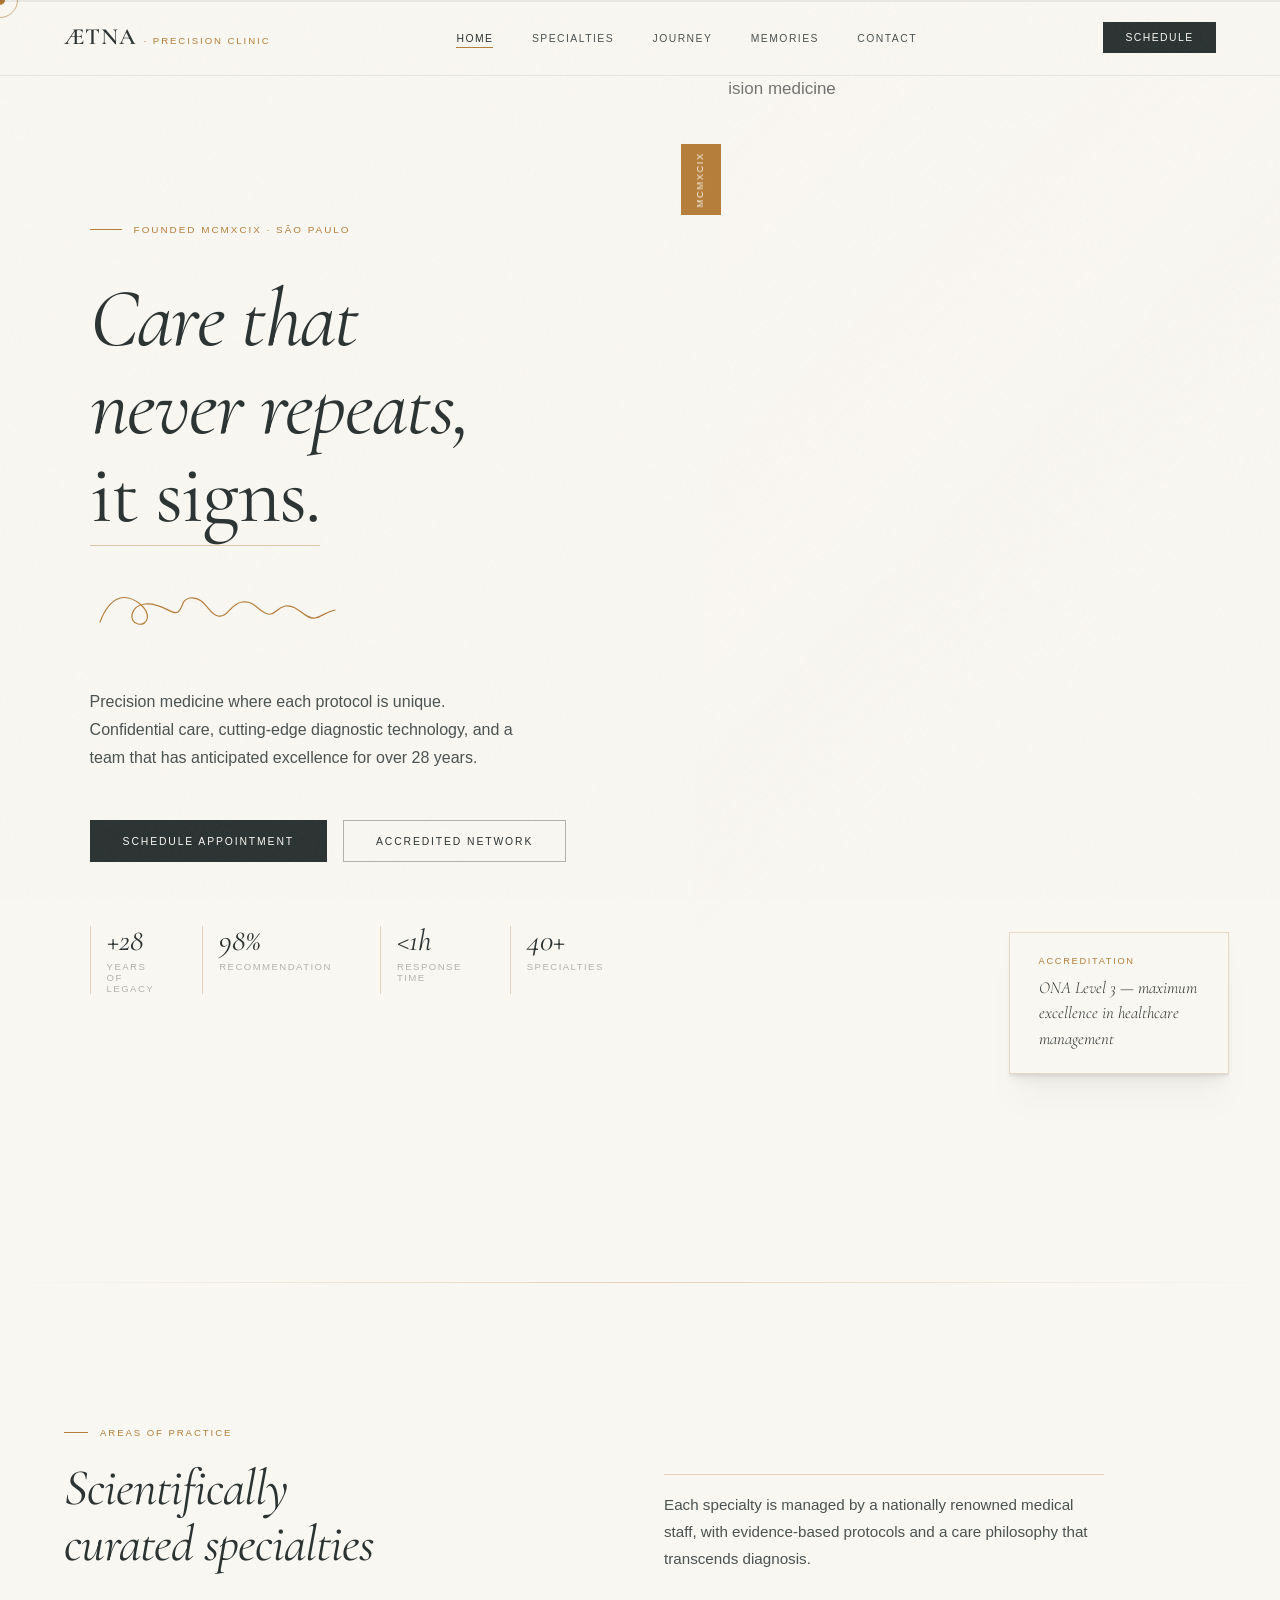
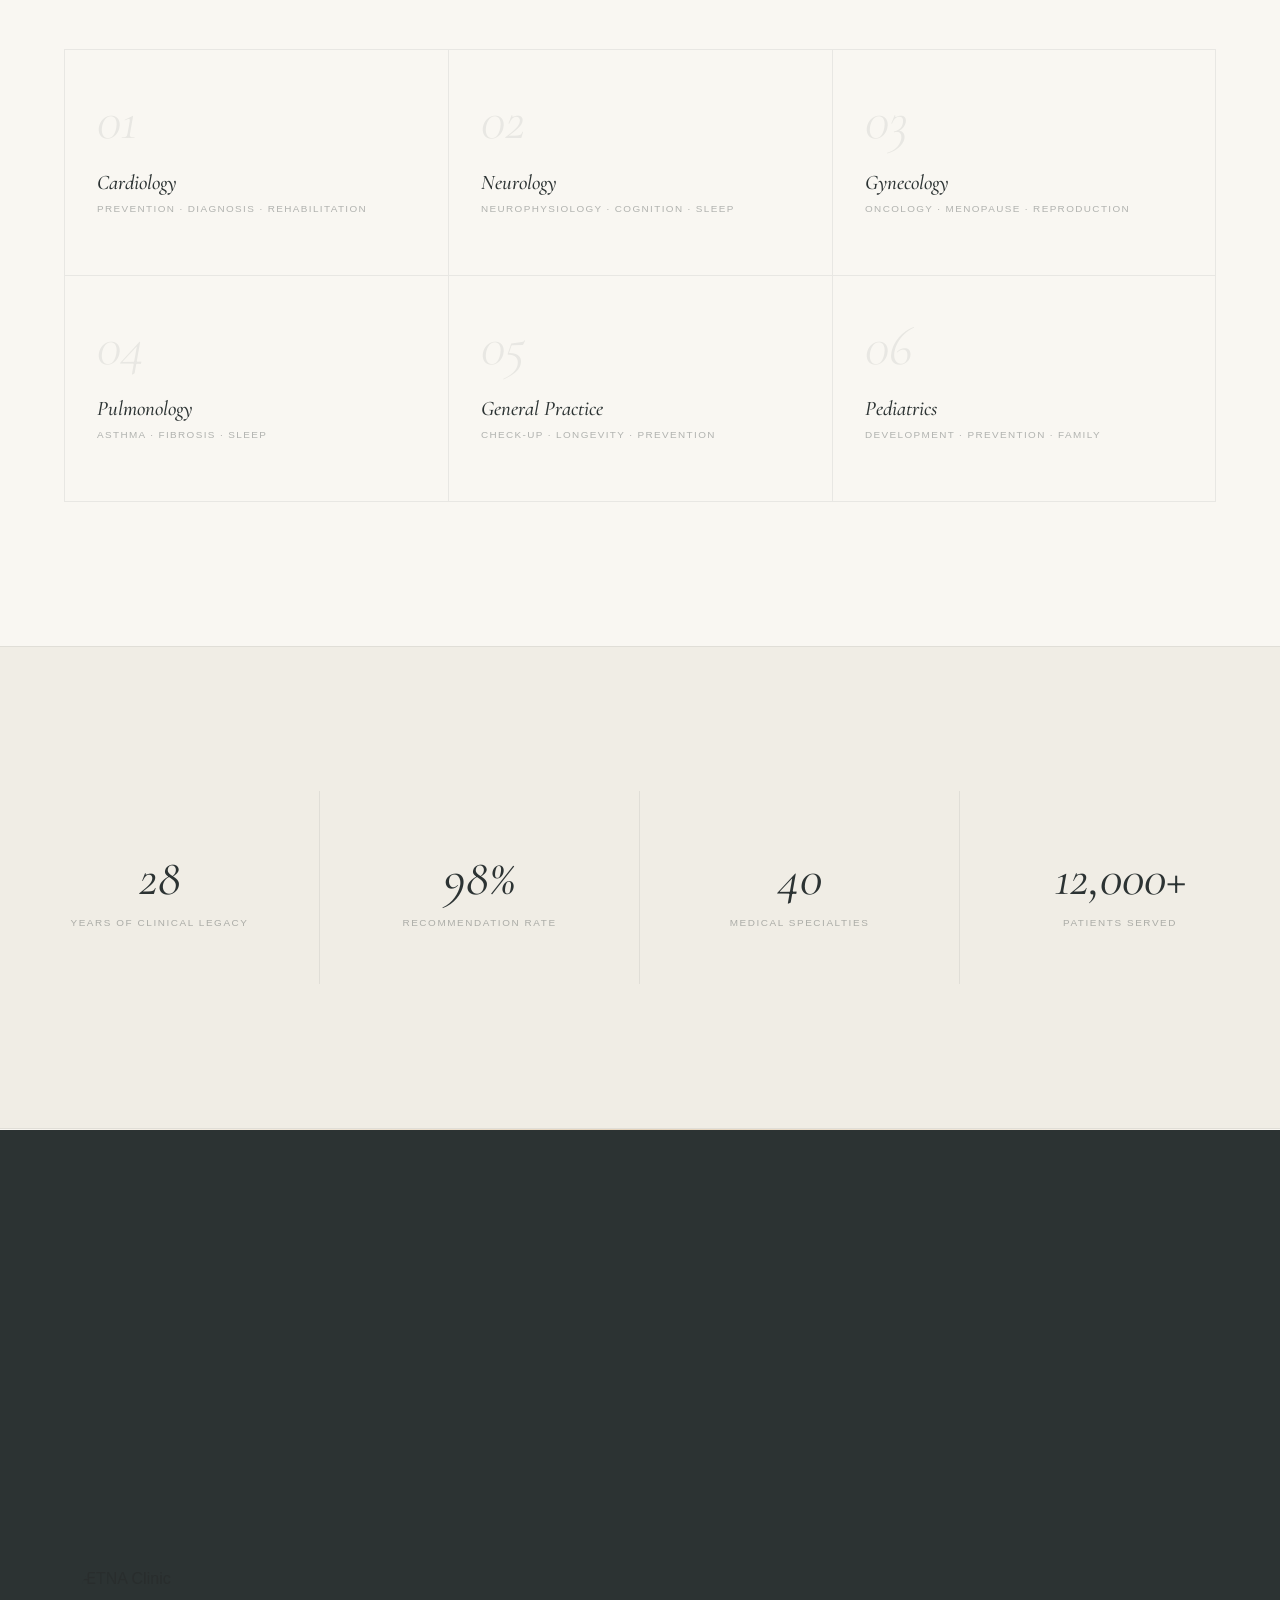
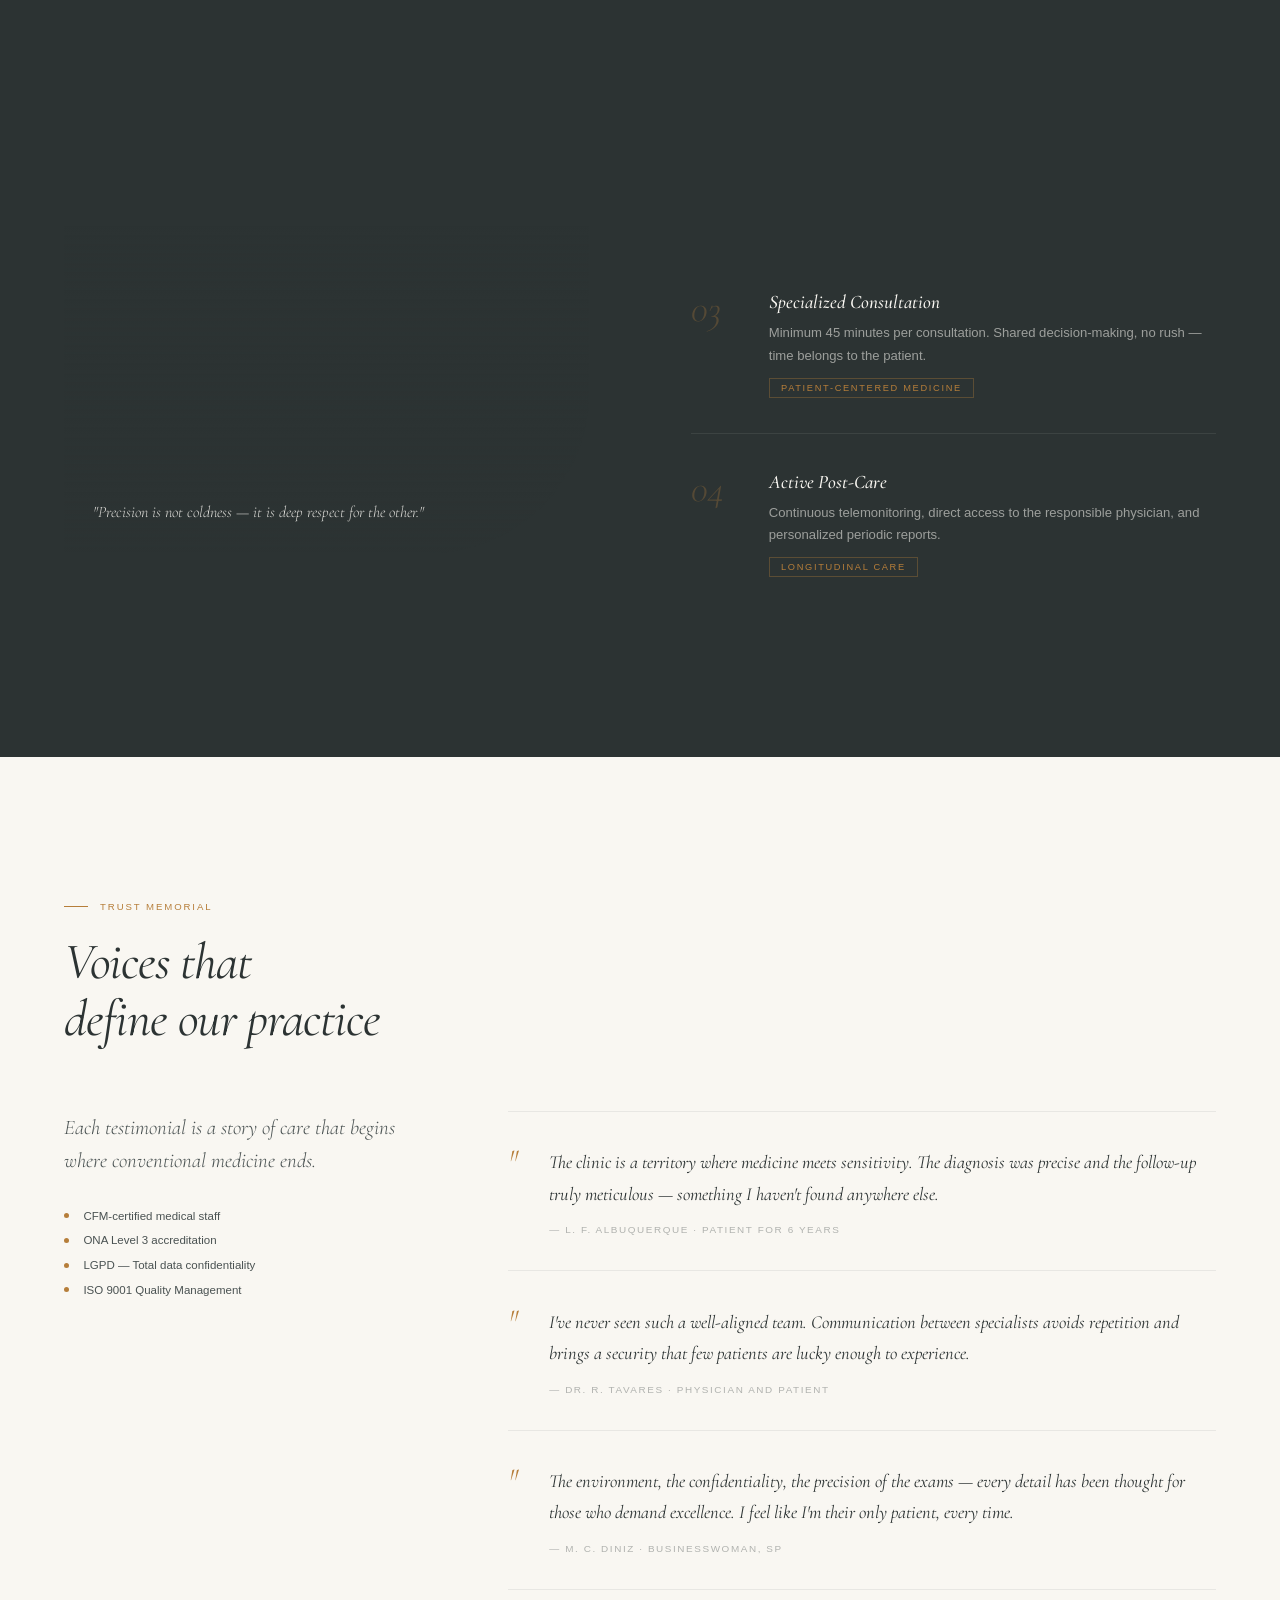
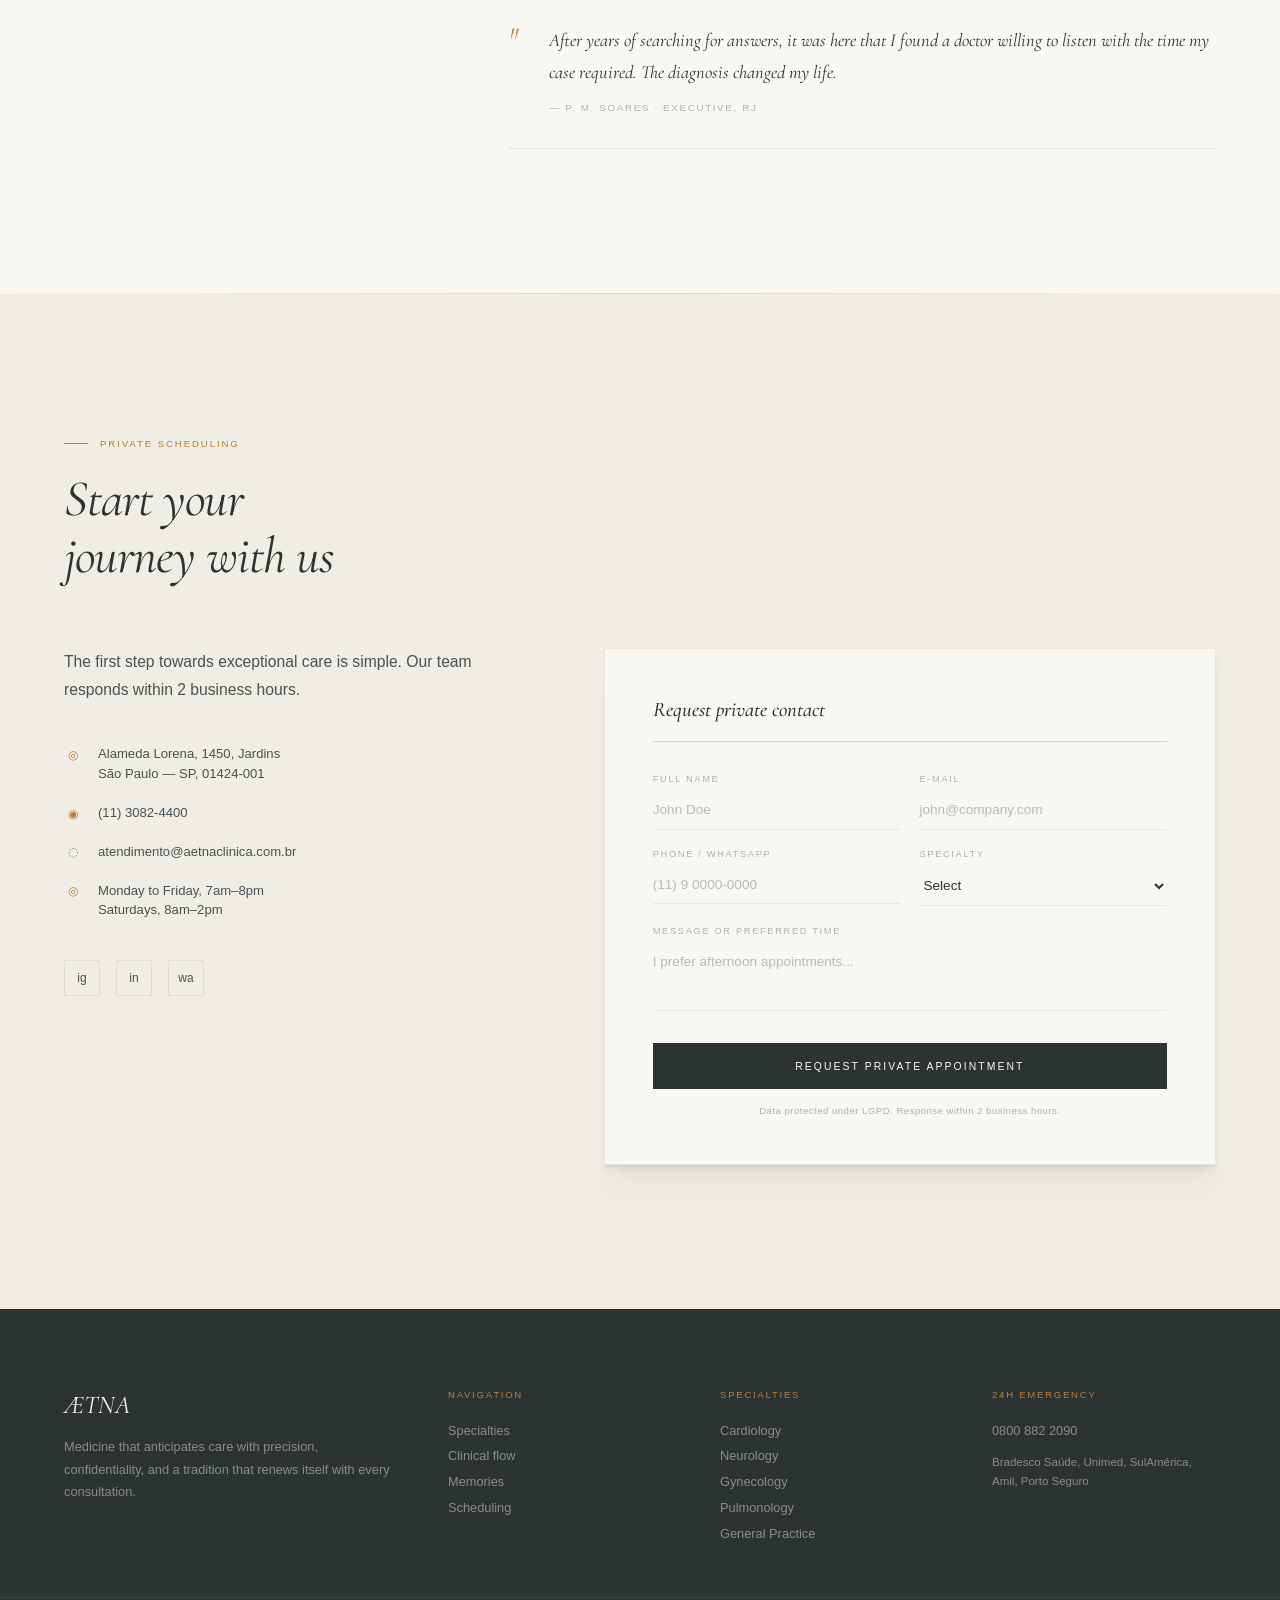
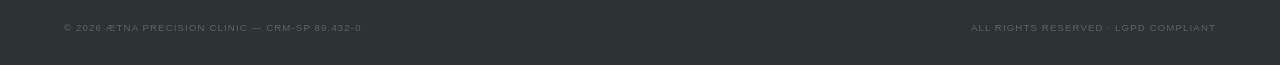
==== projects/aetna/aetna.html @ 37491e96 "Add files via upload" ====
<!DOCTYPE html>
<html lang="en">
<head>
  <meta charset="UTF-8">
  <meta content="width=device-width, initial-scale=1.0, viewport-fit=cover" name="viewport">
  <title>ÆTNA — Medical Clinic</title><!-- Preconnect & optimized fonts -->
  <link href="https://fonts.googleapis.com" rel="preconnect">
  <link href="https://fonts.gstatic.com" rel="preconnect">
  <link href="https://fonts.googleapis.com/css2?family=Cormorant+Garamond:ital,wght@0,300;0,400;0,500;0,600;1,300;1,400;1,500;1,600&display=swap" rel="stylesheet">
  <link href="https://api.fontshare.com/v2/css?f[]=satoshi@300,400,500,700&display=swap" rel="stylesheet">
  <link href="style.css" rel="stylesheet">
</head>
<body>
  <div id="cursor"></div>
  <div id="cursor-ring"></div>
  <div class="scroll-progress">
    <div class="scroll-progress-bar" id="progBar"></div>
  </div>
  <div class="modal-overlay" id="modalCred">
    <div class="modal-box">
      <button class="modal-close" id="modalClose">&times;</button>
      <p class="modal-title">Accredited Network</p>
      <p class="modal-text">ÆTNA works with high-performance health plans, including <strong>Bradesco Saúde</strong>, <strong>Unimed Nacional</strong>, <strong>SulAmérica</strong>, <strong>Amil</strong>, and <strong>Porto Seguro</strong>.<br>
      <br>
      For corporate plans and custom contracts, please contact us: <strong>(11) 3082-4400</strong>.</p>
    </div>
  </div>
  <nav id="navbar">
    <div class="nav-logo">
      ÆTNA<span>· precision clinic</span>
    </div>
    <ul class="nav-links" id="navLinks">
      <li>
        <a href="#hero">Home</a>
      </li>
      <li>
        <a href="#especialidades">Specialties</a>
      </li>
      <li>
        <a href="#jornada">Journey</a>
      </li>
      <li>
        <a href="#depoimentos">Memories</a>
      </li>
      <li>
        <a href="#contato">Contact</a>
      </li>
    </ul><button class="nav-cta" id="btnNavAgendar">Schedule</button>
  </nav>
  <section id="hero">
    <div class="hero-left">
      <div class="hero-eyebrow">
        <div class="hero-eyebrow-line"></div><span>Founded MCMXCIX · São Paulo</span>
      </div>
      <h1 class="hero-h1">Care that<br>
      never repeats,<br>
      <em style="font-style:normal;border-bottom:.5px solid rgba(182,126,58,.4)">it signs.</em></h1>
      <div class="signature-wrap">
        <svg viewbox="0 0 260 55" xmlns="http://www.w3.org/2000/svg">
        <path class="sig-path" d="M 10,38 C 20,12 35,8 50,20 C 62,30 58,42 48,40 C 38,38 40,22 55,20 C 72,18 82,32 88,28 C 94,24 90,16 100,14 C 115,12 118,30 128,32 C 138,34 140,20 152,18 C 165,16 168,28 178,30 C 185,32 186,24 195,22 C 208,20 215,36 225,34 C 232,33 235,28 245,26" id="sigPath"></path></svg>
      </div>
      <p class="hero-desc">Precision medicine where each protocol is unique. Confidential care, cutting-edge diagnostic technology, and a team that has anticipated excellence for over 28 years.</p>
      <div class="hero-btns">
        <button class="btn-fill" id="btnHeroAgendar"><span>Schedule appointment</span></button><button class="btn-ghost" id="btnHeroCred"><span>Accredited network</span></button>
      </div>
      <div class="hero-stats">
        <div class="stat">
          <div class="stat-num">
            +28
          </div>
          <div class="stat-label">
            years of legacy
          </div>
        </div>
        <div class="stat">
          <div class="stat-num">
            98%
          </div>
          <div class="stat-label">
            recommendation
          </div>
        </div>
        <div class="stat">
          <div class="stat-num">
            &lt;1h
          </div>
          <div class="stat-label">
            response time
          </div>
        </div>
        <div class="stat">
          <div class="stat-num">
            40+
          </div>
          <div class="stat-label">
            specialties
          </div>
        </div>
      </div>
    </div>
    <div class="hero-right">
      <div class="hero-img-wrap"><img alt="Precision medicine" id="heroParallax" src="https://images.unsplash.com/photo-1530026186672-2cd00ffc50fe?auto=format&fit=crop&q=80&w=900"></div>
      <div class="hero-float-card lux-shadow">
        <div class="fc-label">
          Accreditation
        </div>
        <div class="fc-text">
          ONA Level 3 — maximum excellence in healthcare management
        </div>
      </div>
      <div class="hero-year-badge">
        MCMXCIX
      </div>
    </div>
  </section>
  <div class="divider"></div>
  <section id="especialidades">
    <div class="container">
      <div class="spec-intro">
        <div class="reveal">
          <div class="sec-eyebrow">
            <div class="sec-eyebrow-line"></div><span>Areas of practice</span>
          </div>
          <h2 class="sec-title">Scientifically<br>
          curated specialties</h2>
        </div>
        <p class="spec-note reveal reveal-delay-1">Each specialty is managed by a nationally renowned medical staff, with evidence-based protocols and a care philosophy that transcends diagnosis.</p>
      </div>
      <div class="spec-grid reveal">
        <div class="spec-card">
          <div class="spec-card-inner">
            <div class="spec-icon-num">
              01
            </div>
            <div class="spec-name">
              Cardiology
            </div>
            <div class="spec-tag-line">
              Prevention · Diagnosis · Rehabilitation
            </div>
            <div class="spec-desc">
              4D echocardiogram, advanced Holter, sports cardiology, and supervised cardiac rehabilitation.
            </div>
          </div>
          <div class="spec-arrow">
            ↗
          </div>
        </div>
        <div class="spec-card">
          <div class="spec-card-inner">
            <div class="spec-icon-num">
              02
            </div>
            <div class="spec-name">
              Neurology
            </div>
            <div class="spec-tag-line">
              Neurophysiology · Cognition · Sleep
            </div>
            <div class="spec-desc">
              Electroneuromyography, cognitive mapping, sleep medicine, and treatment of refractory headaches.
            </div>
          </div>
          <div class="spec-arrow">
            ↗
          </div>
        </div>
        <div class="spec-card">
          <div class="spec-card-inner">
            <div class="spec-icon-num">
              03
            </div>
            <div class="spec-name">
              Gynecology
            </div>
            <div class="spec-tag-line">
              Oncology · Menopause · Reproduction
            </div>
            <div class="spec-desc">
              Cancer screening, gynecological endoscopy, and high-complexity assisted reproduction.
            </div>
          </div>
          <div class="spec-arrow">
            ↗
          </div>
        </div>
        <div class="spec-card">
          <div class="spec-card-inner">
            <div class="spec-icon-num">
              04
            </div>
            <div class="spec-name">
              Pulmonology
            </div>
            <div class="spec-tag-line">
              Asthma · Fibrosis · Sleep
            </div>
            <div class="spec-desc">
              Treatment of severe asthma, pulmonary fibrosis, COPD, and complete polysomnography.
            </div>
          </div>
          <div class="spec-arrow">
            ↗
          </div>
        </div>
        <div class="spec-card">
          <div class="spec-card-inner">
            <div class="spec-icon-num">
              05
            </div>
            <div class="spec-name">
              General Practice
            </div>
            <div class="spec-tag-line">
              Check-up · Longevity · Prevention
            </div>
            <div class="spec-desc">
              Internal medicine, personalized longevity protocols, and complete executive check-up.
            </div>
          </div>
          <div class="spec-arrow">
            ↗
          </div>
        </div>
        <div class="spec-card">
          <div class="spec-card-inner">
            <div class="spec-icon-num">
              06
            </div>
            <div class="spec-name">
              Pediatrics
            </div>
            <div class="spec-tag-line">
              Development · Prevention · Family
            </div>
            <div class="spec-desc">
              Comprehensive monitoring of neuropsychomotor development and family preventive medicine.
            </div>
          </div>
          <div class="spec-arrow">
            ↗
          </div>
        </div>
      </div>
    </div>
  </section>
  <div class="divider"></div>
  <section id="numeros">
    <div class="container" style="padding:0">
      <div class="numbers-grid">
        <div class="num-card reveal">
          <div class="num-val" data-target="28">
            0
          </div>
          <div class="num-label">
            Years of clinical legacy
          </div>
        </div>
        <div class="num-card reveal reveal-delay-1">
          <div class="num-val" data-suffix="%" data-target="98">
            0
          </div>
          <div class="num-label">
            Recommendation rate
          </div>
        </div>
        <div class="num-card reveal reveal-delay-2">
          <div class="num-val" data-target="40">
            0
          </div>
          <div class="num-label">
            Medical specialties
          </div>
        </div>
        <div class="num-card reveal reveal-delay-3">
          <div class="num-val" data-target="12000">
            0
          </div>
          <div class="num-label">
            Patients served
          </div>
        </div>
      </div>
    </div>
  </section>
  <div class="divider"></div>
  <section id="jornada">
    <div class="container">
      <div class="reveal">
        <div class="sec-eyebrow">
          <div class="sec-eyebrow-line"></div><span>Excellence workflow</span>
        </div>
        <h2 class="sec-title" style="color:var(--base)">From reception to<br>
        continuous follow-up</h2>
      </div>
      <div class="journey-layout">
        <div class="journey-left reveal reveal-delay-1">
          <div class="journey-img-wrap">
            <img alt="ÆTNA Clinic" id="journeyParallax" src="https://images.unsplash.com/photo-1579684385127-1ef15d508118?auto=format&fit=crop&q=80&w=700">
            <div class="journey-img-caption">
              "Precision is not coldness — it is deep respect for the other."
            </div>
          </div>
        </div>
        <div class="journey-steps">
          <div class="journey-step reveal">
            <div class="step-num">
              01
            </div>
            <div class="step-body">
              <div class="step-title">
                Private Reception
              </div>
              <div class="step-text">
                Welcoming without queues with discreet biometric validation. Each patient is recognized by name, not by number.
              </div>
              <div class="step-tag">
                Privacy guaranteed
              </div>
            </div>
          </div>
          <div class="journey-step reveal reveal-delay-1">
            <div class="step-num">
              02
            </div>
            <div class="step-body">
              <div class="step-title">
                Diagnostic Screening
              </div>
              <div class="step-text">
                In-depth medical history supported by predictive intelligence. Unified, integrated, always accessible history.
              </div>
              <div class="step-tag">
                Clinical intelligence
              </div>
            </div>
          </div>
          <div class="journey-step reveal reveal-delay-2">
            <div class="step-num">
              03
            </div>
            <div class="step-body">
              <div class="step-title">
                Specialized Consultation
              </div>
              <div class="step-text">
                Minimum 45 minutes per consultation. Shared decision-making, no rush — time belongs to the patient.
              </div>
              <div class="step-tag">
                Patient-centered medicine
              </div>
            </div>
          </div>
          <div class="journey-step reveal reveal-delay-3">
            <div class="step-num">
              04
            </div>
            <div class="step-body">
              <div class="step-title">
                Active Post-Care
              </div>
              <div class="step-text">
                Continuous telemonitoring, direct access to the responsible physician, and personalized periodic reports.
              </div>
              <div class="step-tag">
                Longitudinal care
              </div>
            </div>
          </div>
        </div>
      </div>
    </div>
  </section>
  <div class="divider" style="background:linear-gradient(90deg,transparent,rgba(182,126,58,.15),transparent)"></div>
  <section id="depoimentos">
    <div class="container">
      <div class="reveal">
        <div class="sec-eyebrow">
          <div class="sec-eyebrow-line"></div><span>Trust memorial</span>
        </div>
        <h2 class="sec-title">Voices that<br>
        define our practice</h2>
      </div>
      <div class="testimonial-layout">
        <div class="test-left reveal reveal-delay-1">
          <p class="test-left-title">Each testimonial is a story of care that begins where conventional medicine ends.</p>
          <div class="test-seal">
            <div class="seal-row">
              <div class="seal-dot"></div><span>CFM-certified medical staff</span>
            </div>
            <div class="seal-row">
              <div class="seal-dot"></div><span>ONA Level 3 accreditation</span>
            </div>
            <div class="seal-row">
              <div class="seal-dot"></div><span>LGPD — Total data confidentiality</span>
            </div>
            <div class="seal-row">
              <div class="seal-dot"></div><span>ISO 9001 Quality Management</span>
            </div>
          </div>
        </div>
        <div class="test-list">
          <div class="test-item reveal">
            <div class="test-quote-mark">
              "
            </div>
            <div>
              <p class="test-text">The clinic is a territory where medicine meets sensitivity. The diagnosis was precise and the follow-up truly meticulous — something I haven't found anywhere else.</p>
              <div class="test-sig">
                — L. F. Albuquerque · Patient for 6 years
              </div>
            </div>
          </div>
          <div class="test-item reveal reveal-delay-1">
            <div class="test-quote-mark">
              "
            </div>
            <div>
              <p class="test-text">I've never seen such a well-aligned team. Communication between specialists avoids repetition and brings a security that few patients are lucky enough to experience.</p>
              <div class="test-sig">
                — Dr. R. Tavares · Physician and patient
              </div>
            </div>
          </div>
          <div class="test-item reveal reveal-delay-2">
            <div class="test-quote-mark">
              "
            </div>
            <div>
              <p class="test-text">The environment, the confidentiality, the precision of the exams — every detail has been thought for those who demand excellence. I feel like I'm their only patient, every time.</p>
              <div class="test-sig">
                — M. C. Diniz · Businesswoman, SP
              </div>
            </div>
          </div>
          <div class="test-item reveal reveal-delay-3">
            <div class="test-quote-mark">
              "
            </div>
            <div>
              <p class="test-text">After years of searching for answers, it was here that I found a doctor willing to listen with the time my case required. The diagnosis changed my life.</p>
              <div class="test-sig">
                — P. M. Soares · Executive, RJ
              </div>
            </div>
          </div>
        </div>
      </div>
    </div>
  </section>
  <div class="divider"></div>
  <section id="contato">
    <div class="container">
      <div class="reveal">
        <div class="sec-eyebrow">
          <div class="sec-eyebrow-line"></div><span>Private scheduling</span>
        </div>
        <h2 class="sec-title">Start your<br>
        journey with us</h2>
      </div>
      <div class="contact-layout">
        <div class="contact-left reveal reveal-delay-1">
          <p class="contact-intro">The first step towards exceptional care is simple. Our team responds within 2 business hours.</p>
          <div class="info-lines">
            <div class="info-line">
              <div class="info-icon">
                ◎
              </div><span>Alameda Lorena, 1450, Jardins<br>
              São Paulo — SP, 01424-001</span>
            </div>
            <div class="info-line">
              <div class="info-icon">
                ◉
              </div><span>(11) 3082-4400</span>
            </div>
            <div class="info-line">
              <div class="info-icon">
                ◌
              </div><span>atendimento@aetnaclinica.com.br</span>
            </div>
            <div class="info-line">
              <div class="info-icon">
                ◎
              </div><span>Monday to Friday, 7am–8pm<br>
              Saturdays, 8am–2pm</span>
            </div>
          </div>
          <div class="social-row">
            <a aria-label="Instagram" class="soc-btn" href="#">ig</a><a aria-label="LinkedIn" class="soc-btn" href="#">in</a><a aria-label="WhatsApp" class="soc-btn" href="#">wa</a>
          </div>
        </div>
        <div class="form-wrap lux-shadow reveal reveal-delay-2">
          <div class="form-title">
            Request private contact
          </div>
          <div class="form-success" id="formSuccessMsg">
            <div class="check">
              ✦
            </div>
            <p>Request received exclusively. Our team will contact you shortly.</p>
          </div>
          <form id="formAetna" name="formAetna" novalidate="">
            <div class="field-group">
              <div class="field-row">
                <div class="field">
                  <label for="nome">Full name</label><input id="nome" placeholder="John Doe" required="" type="text">
                </div>
                <div class="field">
                  <label for="email">E-mail</label><input id="email" placeholder="john@company.com" required="" type="email">
                </div>
              </div>
              <div class="field-row">
                <div class="field">
                  <label for="tel">Phone / WhatsApp</label><input id="tel" placeholder="(11) 9 0000-0000" type="tel">
                </div>
                <div class="field">
                  <label for="esp">Specialty</label><select id="esp" required="">
                    <option value="">
                      Select
                    </option>
                    <option>
                      Cardiology
                    </option>
                    <option>
                      Neurology
                    </option>
                    <option>
                      Gynecology
                    </option>
                    <option>
                      Pulmonology
                    </option>
                    <option>
                      General Practice
                    </option>
                    <option>
                      Pediatrics
                    </option>
                  </select>
                </div>
              </div>
              <div class="field">
                <label for="msg">Message or preferred time</label>
                <textarea id="msg" placeholder="I prefer afternoon appointments..." rows="3"></textarea>
              </div>
            </div><button class="btn-submit" type="submit"><span>Request private appointment</span></button>
            <p class="form-note">Data protected under LGPD. Response within 2 business hours.</p>
          </form>
        </div>
      </div>
    </div>
  </section>
  <footer>
    <div class="footer-grid">
      <div class="footer-brand">
        <div class="brand-name">
          ÆTNA
        </div>
        <p>Medicine that anticipates care with precision, confidentiality, and a tradition that renews itself with every consultation.</p>
      </div>
      <div class="footer-col">
        <h5>Navigation</h5><a href="#especialidades">Specialties</a><a href="#jornada">Clinical flow</a><a href="#depoimentos">Memories</a><a href="#contato">Scheduling</a>
      </div>
      <div class="footer-col">
        <h5>Specialties</h5>
        <p>Cardiology</p>
        <p>Neurology</p>
        <p>Gynecology</p>
        <p>Pulmonology</p>
        <p>General Practice</p>
      </div>
      <div class="footer-col">
        <h5>24h Emergency</h5>
        <p>0800 882 2090</p>
        <p style="margin-top:.8rem;font-size:.72rem">Bradesco Saúde, Unimed, SulAmérica, Amil, Porto Seguro</p>
      </div>
    </div>
    <div class="footer-bottom">
      <p>© 2026 ÆTNA Precision Clinic — CRM-SP 89.432-0</p>
      <p>All rights reserved · LGPD Compliant</p>
    </div>
  </footer>
  <script src="script.js">
  </script>
</body>
</html>
---- projects/aetna/style.css ----
/* Critical styles inlined, non-critical deferred */

* {
    margin: 0;
    padding: 0;
    box-sizing: border-box
}
html {
    scroll-behavior: smooth
}
:root {
    --base: #F9F7F2;
    --base-dark: #F0EDE5;
    --ink: #2C3333;
    --ink-soft: #4A5252;
    --ink-ghost: rgba(44, 51, 51, 0.35);
    --gold: #B67E3A;
    --gold-soft: rgba(182, 126, 58, 0.12);
    --line: rgba(44, 51, 51, 0.08);
    --line-gold: rgba(182, 126, 58, 0.3);
    --glass: rgba(249, 247, 242, 0.72);
    --serif: 'Cormorant Garamond', Georgia, serif;
    --sans: 'Satoshi', 'Helvetica Neue', sans-serif;
    --r1: clamp(2.8rem, 7vw, 5.2rem);
    --r2: clamp(2rem, 4.5vw, 3.2rem);
    --sp: clamp(5rem, 12vw, 9rem)
}
body {
    background: var(--base);
    color: var(--ink);
    font-family: var(--sans);
    font-weight: 300;
    overflow-x: hidden;
    cursor: none
}
::selection {
    background: var(--gold);
    color: var(--base)
}
body::before {
    content: '';
    position: fixed;
    inset: 0;
    z-index: 9990;
    background-image: url("data:image/svg+xml,%3Csvg viewBox='0 0 256 256' xmlns='http://www.w3.org/2000/svg'%3E%3Cfilter id='n'%3E%3CfeTurbulence type='fractalNoise' baseFrequency='0.9' numOctaves='4' stitchTiles='stitch'/%3E%3C/filter%3E%3Crect width='100%25' height='100%25' filter='url(%23n)' opacity='1'/%3E%3C/svg%3E");
    opacity: .022;
    pointer-events: none
}
#cursor, #cursor-ring {
    position: fixed;
    pointer-events: none;
    transform: translate(-50%, -50%);
    z-index: 9999
}
#cursor {
    width: 10px;
    height: 10px;
    background: var(--gold);
    border-radius: 50%;
    transition: width .25s, height .25s;
    mix-blend-mode: multiply
}
#cursor-ring {
    width: 36px;
    height: 36px;
    border: 1px solid var(--gold);
    border-radius: 50%;
    transition: width .3s, height .3s, opacity .3s;
    opacity: .6;
    z-index: 9998
}
.cursor-hover #cursor {
    width: 18px;
    height: 18px
}
.cursor-hover #cursor-ring {
    width: 56px;
    height: 56px;
    opacity: .3
}
.scroll-progress {
    position: fixed;
    top: 0;
    left: 0;
    right: 0;
    height: 2px;
    background: var(--line);
    z-index: 2000
}
.scroll-progress-bar {
    height: 100%;
    background: var(--gold);
    width: 0;
    transition: width .08s linear
}
nav {
    position: fixed;
    top: 0;
    left: 0;
    right: 0;
    z-index: 1000;
    display: flex;
    align-items: center;
    justify-content: space-between;
    padding: 1.4rem clamp(1.5rem, 5vw, 4rem);
    background: var(--glass);
    backdrop-filter: blur(18px) saturate(160%);
    border-bottom: .5px solid var(--line);
    transition: padding .4s, box-shadow .4s
}
nav.scrolled {
    padding: .9rem clamp(1.5rem, 5vw, 4rem);
    box-shadow: 0 2px 40px rgba(44, 51, 51, .06)
}
.nav-logo {
    font-family: var(--serif);
    font-size: 1.45rem;
    font-weight: 600;
    letter-spacing: .04em;
    color: var(--ink);
    display: flex;
    align-items: baseline;
    gap: .2rem
}
.nav-logo span {
    font-family: var(--sans);
    font-size: .6rem;
    font-weight: 300;
    text-transform: uppercase;
    letter-spacing: .2em;
    color: var(--gold);
    margin-left: .3rem
}
.nav-links {
    display: flex;
    align-items: center;
    gap: clamp(1.2rem, 3vw, 2.4rem);
    list-style: none
}
.nav-links a {
    font-family: var(--sans);
    font-size: .65rem;
    font-weight: 400;
    text-transform: uppercase;
    letter-spacing: .14em;
    color: var(--ink-soft);
    text-decoration: none;
    position: relative;
    transition: color .3s
}
.nav-links a::after {
    content: '';
    position: absolute;
    bottom: -3px;
    left: 0;
    width: 0;
    height: .5px;
    background: var(--gold);
    transition: width .35s cubic-bezier(.25, .46, .45, .94)
}
.nav-links a:hover, .nav-links a.active {
    color: var(--ink)
}
.nav-links a:hover::after, .nav-links a.active::after {
    width: 100%
}
.nav-cta {
    font-family: var(--sans);
    font-size: .65rem;
    font-weight: 400;
    text-transform: uppercase;
    letter-spacing: .14em;
    color: var(--base);
    background: var(--ink);
    padding: .6rem 1.4rem;
    border: none;
    cursor: none;
    transition: background .3s
}
.nav-cta:hover {
    background: var(--gold)
}
#hero {
    min-height: 100svh;
    display: grid;
    grid-template-columns: 1fr 1fr;
    padding-top: 80px;
    overflow: hidden
}
.hero-left {
    display: flex;
    flex-direction: column;
    justify-content: center;
    padding: var(--sp) clamp(2rem, 6vw, 5rem) var(--sp) clamp(2rem, 7vw, 6rem);
    position: relative
}
.hero-eyebrow {
    display: flex;
    align-items: center;
    gap: .75rem;
    margin-bottom: 2.5rem;
    opacity: 0;
    transform: translateY(20px);
    animation: fadeUp .9s .2s cubic-bezier(.25, .46, .45, .94) forwards
}
.hero-eyebrow-line {
    width: 32px;
    height: .5px;
    background: var(--gold)
}
.hero-eyebrow span {
    font-size: .62rem;
    font-weight: 400;
    text-transform: uppercase;
    letter-spacing: .2em;
    color: var(--gold)
}
.hero-h1 {
    font-family: var(--serif);
    font-size: var(--r1);
    font-style: italic;
    font-weight: 400;
    line-height: 1.06;
    letter-spacing: -.02em;
    color: var(--ink);
    margin-bottom: 2.2rem;
    opacity: 0;
    transform: translateY(30px);
    animation: fadeUp 1s .4s cubic-bezier(.25, .46, .45, .94) forwards
}
.signature-wrap {
    margin: .6rem 0 2.8rem;
    opacity: 0;
    transform: translateY(16px);
    animation: fadeUp .9s .7s cubic-bezier(.25, .46, .45, .94) forwards
}
.signature-wrap svg {
    width: clamp(160px, 30vw, 260px);
    height: auto;
    overflow: visible
}
.sig-path {
    fill: none;
    stroke: var(--gold);
    stroke-width: 1.2;
    stroke-linecap: round;
    stroke-linejoin: round;
    stroke-dasharray: 900;
    stroke-dashoffset: 900
}
.sig-path.animate {
    animation: draw 2.2s 1.1s cubic-bezier(.5, 0, .3, 1) forwards
}
@keyframes draw {
    to {
        stroke-dashoffset: 0
    }
}
.hero-desc {
    font-size: clamp(.88rem, 1.6vw, 1rem);
    font-weight: 300;
    line-height: 1.75;
    color: var(--ink-soft);
    max-width: 440px;
    margin-bottom: 3rem;
    opacity: 0;
    transform: translateY(20px);
    animation: fadeUp .9s .9s cubic-bezier(.25, .46, .45, .94) forwards
}
.hero-btns {
    display: flex;
    gap: 1rem;
    margin-bottom: 4rem;
    opacity: 0;
    transform: translateY(20px);
    animation: fadeUp .9s 1.1s cubic-bezier(.25, .46, .45, .94) forwards
}
.btn-fill, .btn-ghost {
    position: relative;
    overflow: hidden;
    font-family: var(--sans);
    font-size: .65rem;
    font-weight: 400;
    text-transform: uppercase;
    letter-spacing: .18em;
    padding: .9rem 2rem;
    cursor: none;
    border: none;
    transition: color .4s
}
.btn-fill {
    color: var(--base);
    background: var(--ink);
    border: .5px solid var(--ink)
}
.btn-ghost {
    color: var(--ink);
    background: transparent;
    border: .5px solid var(--ink-ghost)
}
.btn-fill::before, .btn-ghost::before {
    content: '';
    position: absolute;
    inset: 0;
    transform: translateX(-101%);
    transition: transform .4s cubic-bezier(.77, 0, .18, 1)
}
.btn-fill::before {
    background: var(--gold)
}
.btn-ghost::before {
    background: var(--ink)
}
.btn-fill:hover::before, .btn-ghost:hover::before {
    transform: translateX(0)
}
.btn-ghost:hover {
    color: var(--base);
    border-color: var(--ink)
}
.btn-fill span, .btn-ghost span {
    position: relative;
    z-index: 1
}
.hero-stats {
    display: flex;
    gap: clamp(1.5rem, 4vw, 3rem);
    opacity: 0;
    transform: translateY(20px);
    animation: fadeUp .9s 1.3s cubic-bezier(.25, .46, .45, .94) forwards
}
.stat {
    border-left: .5px solid var(--line-gold);
    padding-left: 1rem
}
.stat-num {
    font-family: var(--serif);
    font-size: clamp(1.3rem, 2.8vw, 1.9rem);
    font-style: italic;
    font-weight: 400;
    color: var(--ink);
    line-height: 1
}
.stat-label {
    font-size: .6rem;
    font-weight: 300;
    text-transform: uppercase;
    letter-spacing: .15em;
    color: var(--ink-ghost);
    margin-top: .3rem
}
.hero-right {
    position: relative;
    overflow: hidden
}
.hero-img-wrap {
    position: absolute;
    inset: 0;
    clip-path: polygon(8% 0%, 100% 0%, 100% 100%, 0% 100%)
}
.hero-img-wrap img {
    width: 100%;
    height: 100%;
    object-fit: cover;
    object-position: center top;
    transform: scale(1.06);
    filter: saturate(.85) brightness(.95)
}
.hero-img-wrap::after {
    content: '';
    position: absolute;
    inset: 0;
    background: linear-gradient(135deg, rgba(249, 247, 242, .38) 0%, transparent 60%)
}
.hero-float-card {
    position: absolute;
    bottom: clamp(2rem, 5vw, 4rem);
    right: clamp(1.5rem, 4vw, 3.5rem);
    background: var(--glass);
    backdrop-filter: blur(20px);
    border: .5px solid rgba(182, 126, 58, .25);
    padding: 1.4rem 1.8rem;
    max-width: 220px;
    opacity: 0;
    transform: translateY(30px);
    animation: fadeUp 1s 1.5s cubic-bezier(.25, .46, .45, .94) forwards
}
.fc-label {
    font-size: .58rem;
    font-weight: 400;
    text-transform: uppercase;
    letter-spacing: .18em;
    color: var(--gold);
    margin-bottom: .6rem
}
.fc-text {
    font-family: var(--serif);
    font-size: 1.05rem;
    font-style: italic;
    line-height: 1.5;
    color: var(--ink)
}
.hero-year-badge {
    position: absolute;
    top: clamp(2rem, 5vw, 4rem);
    left: -2px;
    background: var(--gold);
    padding: .5rem 1rem;
    font-size: .58rem;
    font-weight: 400;
    text-transform: uppercase;
    letter-spacing: .18em;
    color: var(--base);
    writing-mode: vertical-rl;
    transform: rotate(180deg);
    opacity: 0;
    animation: fadeIn 1s 1.8s ease forwards
}
section {
    padding: var(--sp) 0
}
.container {
    max-width: 1320px;
    margin: 0 auto;
    padding: 0 clamp(1.5rem, 5vw, 4rem)
}
.sec-eyebrow {
    display: flex;
    align-items: center;
    gap: .75rem;
    margin-bottom: 1.4rem
}
.sec-eyebrow-line {
    width: 24px;
    height: .5px;
    background: var(--gold)
}
.sec-eyebrow span {
    font-size: .6rem;
    font-weight: 400;
    text-transform: uppercase;
    letter-spacing: .2em;
    color: var(--gold)
}
.sec-title {
    font-family: var(--serif);
    font-size: var(--r2);
    font-style: italic;
    font-weight: 400;
    line-height: 1.1;
    letter-spacing: -.02em;
    color: var(--ink)
}
.reveal {
    opacity: 0;
    transform: translateY(36px);
    transition: opacity .9s cubic-bezier(.25, .46, .45, .94), transform .9s cubic-bezier(.25, .46, .45, .94), filter .9s ease;
    filter: blur(4px)
}
.reveal.visible {
    opacity: 1;
    transform: translateY(0);
    filter: blur(0)
}
.reveal-delay-1 {
    transition-delay: .12s
}
.reveal-delay-2 {
    transition-delay: .24s
}
.reveal-delay-3 {
    transition-delay: .36s
}
.divider {
    width: 100%;
    height: .5px;
    background: linear-gradient(90deg, transparent, var(--line-gold), transparent)
}
#especialidades {
    background: var(--base)
}
.spec-intro {
    display: grid;
    grid-template-columns: 1fr 1fr;
    gap: 3rem;
    align-items: end;
    margin-bottom: clamp(3rem, 6vw, 5rem)
}
.spec-note {
    font-size: clamp(.85rem, 1.5vw, .95rem);
    font-weight: 300;
    line-height: 1.8;
    color: var(--ink-soft);
    max-width: 440px;
    padding-top: 1rem;
    border-top: .5px solid var(--line-gold)
}
.spec-grid {
    display: grid;
    grid-template-columns: repeat(3, 1fr)
}
.spec-card {
    padding: 2.6rem 2rem;
    border: .5px solid var(--line);
    border-right: none;
    border-bottom: none;
    position: relative;
    overflow: hidden;
    transition: background .4s;
    cursor: none
}
.spec-grid .spec-card:nth-child(3n) {
    border-right: .5px solid var(--line)
}
.spec-grid .spec-card:nth-child(n+4) {
    border-bottom: .5px solid var(--line)
}
.spec-grid .spec-card:nth-child(1), .spec-grid .spec-card:nth-child(2), .spec-grid .spec-card:nth-child(3) {
    border-top: .5px solid var(--line)
}
.spec-card::before {
    content: '';
    position: absolute;
    inset: 0;
    background: var(--ink);
    transform: scaleY(0);
    transform-origin: bottom;
    transition: transform .5s cubic-bezier(.77, 0, .18, 1)
}
.spec-card:hover::before {
    transform: scaleY(1)
}
.spec-card-inner {
    position: relative;
    z-index: 1
}
.spec-icon-num {
    font-family: var(--serif);
    font-size: 3.5rem;
    font-style: italic;
    font-weight: 300;
    line-height: 1;
    color: var(--line);
    margin-bottom: 1.4rem;
    transition: color .4s
}
.spec-card:hover .spec-icon-num {
    color: rgba(182, 126, 58, .25)
}
.spec-name {
    font-family: var(--serif);
    font-size: 1.3rem;
    font-style: italic;
    font-weight: 500;
    color: var(--ink);
    margin-bottom: .5rem;
    transition: color .4s
}
.spec-card:hover .spec-name {
    color: var(--base)
}
.spec-tag-line {
    font-size: .62rem;
    font-weight: 300;
    text-transform: uppercase;
    letter-spacing: .14em;
    color: var(--ink-ghost);
    margin-bottom: 1.2rem;
    transition: color .4s
}
.spec-card:hover .spec-tag-line {
    color: rgba(249, 247, 242, .5)
}
.spec-desc {
    font-size: .82rem;
    font-weight: 300;
    line-height: 1.7;
    color: var(--ink-soft);
    max-height: 0;
    overflow: hidden;
    transition: max-height .5s ease, color .4s, opacity .4s;
    opacity: 0
}
.spec-card:hover .spec-desc {
    max-height: 80px;
    opacity: 1;
    color: rgba(249, 247, 242, .75)
}
.spec-arrow {
    position: absolute;
    bottom: 1.6rem;
    right: 1.6rem;
    width: 28px;
    height: 28px;
    border: .5px solid var(--line-gold);
    display: flex;
    align-items: center;
    justify-content: center;
    font-size: .7rem;
    color: var(--gold);
    opacity: 0;
    transform: translateY(6px);
    transition: opacity .3s, transform .3s
}
.spec-card:hover .spec-arrow {
    opacity: 1;
    transform: translateY(0)
}
#jornada {
    background: var(--ink)
}
#jornada .sec-eyebrow span {
    color: var(--gold)
}
#jornada .sec-eyebrow-line {
    background: var(--gold)
}
#jornada .sec-title {
    color: var(--base)
}
.journey-layout {
    display: grid;
    grid-template-columns: 1fr 1fr;
    gap: clamp(3rem, 8vw, 7rem);
    margin-top: clamp(3rem, 6vw, 5rem);
    align-items: start
}
.journey-img-wrap {
    position: relative;
    border-radius: 160px 0 160px 0;
    overflow: hidden;
    aspect-ratio: 4/5
}
.journey-img-wrap img {
    width: 100%;
    height: 100%;
    object-fit: cover;
    filter: saturate(.7) brightness(.9)
}
.journey-img-wrap::after {
    content: '';
    position: absolute;
    inset: 0;
    background: linear-gradient(to bottom, transparent 50%, rgba(44, 51, 51, .7))
}
.journey-img-caption {
    position: absolute;
    bottom: 1.8rem;
    left: 1.8rem;
    right: 1.8rem;
    font-family: var(--serif);
    font-size: 1rem;
    font-style: italic;
    color: rgba(249, 247, 242, .85);
    line-height: 1.5;
    z-index: 1
}
.journey-steps {
    display: flex;
    flex-direction: column
}
.journey-step {
    display: grid;
    grid-template-columns: 52px 1fr;
    gap: 1.6rem;
    padding: 2.2rem 0;
    border-bottom: .5px solid rgba(249, 247, 242, .08);
    transition: padding-left .3s;
    cursor: none
}
.journey-step:last-child {
    border-bottom: none
}
.journey-step:hover {
    padding-left: .5rem
}
.step-num {
    font-family: var(--serif);
    font-size: 2.4rem;
    font-style: italic;
    font-weight: 300;
    color: rgba(182, 126, 58, .3);
    line-height: 1;
    transition: color .3s
}
.journey-step:hover .step-num {
    color: var(--gold)
}
.step-title {
    font-family: var(--serif);
    font-size: 1.2rem;
    font-style: italic;
    font-weight: 500;
    color: var(--base);
    margin-bottom: .5rem
}
.step-text {
    font-size: .82rem;
    font-weight: 300;
    line-height: 1.7;
    color: rgba(249, 247, 242, .55)
}
.step-tag {
    display: inline-block;
    margin-top: .7rem;
    font-size: .58rem;
    font-weight: 400;
    text-transform: uppercase;
    letter-spacing: .18em;
    color: var(--gold);
    border: .5px solid rgba(182, 126, 58, .35);
    padding: .25rem .7rem
}
#numeros {
    background: var(--base-dark);
    border-top: .5px solid var(--line);
    border-bottom: .5px solid var(--line)
}
.numbers-grid {
    display: grid;
    grid-template-columns: repeat(4, 1fr)
}
.num-card {
    padding: clamp(2rem, 5vw, 3.5rem) 2rem;
    border-right: .5px solid var(--line);
    text-align: center;
    transition: background .35s;
    cursor: none
}
.num-card:last-child {
    border-right: none
}
.num-card:hover {
    background: var(--gold-soft)
}
.num-val {
    font-family: var(--serif);
    font-size: clamp(2.4rem, 4vw, 3.2rem);
    font-style: italic;
    font-weight: 400;
    color: var(--ink);
    margin-bottom: .5rem
}
.num-label {
    font-size: .62rem;
    font-weight: 300;
    text-transform: uppercase;
    letter-spacing: .16em;
    color: var(--ink-ghost)
}
#depoimentos {
    background: var(--base)
}
.testimonial-layout {
    display: grid;
    grid-template-columns: 1fr 2fr;
    gap: clamp(3rem, 7vw, 6rem);
    margin-top: clamp(2.5rem, 5vw, 4rem);
    align-items: start
}
.test-left {
    position: sticky;
    top: 120px
}
.test-left-title {
    font-family: var(--serif);
    font-size: clamp(1.1rem, 2vw, 1.3rem);
    font-style: italic;
    color: var(--ink-soft);
    margin-bottom: 2rem;
    line-height: 1.6
}
.test-seal {
    display: flex;
    flex-direction: column;
    gap: .8rem
}
.seal-row {
    display: flex;
    align-items: center;
    gap: .9rem;
    font-size: .72rem;
    font-weight: 300;
    color: var(--ink-soft)
}
.seal-dot {
    width: 5px;
    height: 5px;
    background: var(--gold);
    border-radius: 50%;
    flex-shrink: 0
}
.test-list {
    display: flex;
    flex-direction: column
}
.test-item {
    padding: 2.2rem 0;
    border-top: .5px solid var(--line);
    display: grid;
    grid-template-columns: 1.2rem 1fr;
    gap: 1.4rem;
    transition: padding-left .3s;
    cursor: none
}
.test-item:last-child {
    border-bottom: .5px solid var(--line)
}
.test-item:hover {
    padding-left: .6rem
}
.test-quote-mark {
    font-family: var(--serif);
    font-size: 2rem;
    font-style: italic;
    color: var(--gold);
    line-height: .9;
    align-self: start
}
.test-text {
    font-family: var(--serif);
    font-size: clamp(1rem, 1.8vw, 1.15rem);
    font-style: italic;
    font-weight: 400;
    line-height: 1.7;
    color: var(--ink);
    margin-bottom: .9rem
}
.test-sig {
    font-size: .62rem;
    font-weight: 300;
    text-transform: uppercase;
    letter-spacing: .16em;
    color: var(--ink-ghost)
}
#contato {
    background: var(--base-dark)
}
.contact-layout {
    display: grid;
    grid-template-columns: 1fr 1.4fr;
    gap: clamp(3rem, 8vw, 7rem);
    margin-top: clamp(2.5rem, 5vw, 4rem);
    align-items: start
}
.contact-intro {
    font-size: clamp(.88rem, 1.5vw, .98rem);
    font-weight: 300;
    line-height: 1.8;
    color: var(--ink-soft);
    margin-bottom: 2.5rem
}
.info-lines {
    display: flex;
    flex-direction: column;
    gap: 1.2rem;
    margin-bottom: 2.5rem
}
.info-line {
    display: flex;
    align-items: flex-start;
    gap: 1rem;
    font-size: .82rem;
    font-weight: 300;
    color: var(--ink-soft);
    line-height: 1.5
}
.info-icon {
    width: 18px;
    height: 18px;
    flex-shrink: 0;
    color: var(--gold);
    margin-top: .1rem;
    font-size: .75rem;
    display: flex;
    align-items: center;
    justify-content: center
}
.social-row {
    display: flex;
    gap: 1rem;
    margin-top: 2rem
}
.soc-btn {
    width: 36px;
    height: 36px;
    border: .5px solid var(--line);
    display: flex;
    align-items: center;
    justify-content: center;
    font-size: .75rem;
    color: var(--ink-soft);
    cursor: none;
    text-decoration: none;
    font-family: var(--sans);
    font-weight: 300;
    transition: border-color .3s, color .3s
}
.soc-btn:hover {
    border-color: var(--gold);
    color: var(--gold)
}
.form-wrap {
    background: var(--base);
    padding: clamp(2rem, 4vw, 3rem);
    border: .5px solid var(--line)
}
.form-title {
    font-family: var(--serif);
    font-size: 1.3rem;
    font-style: italic;
    font-weight: 500;
    color: var(--ink);
    margin-bottom: 2rem;
    padding-bottom: 1.2rem;
    border-bottom: .5px solid var(--line-gold)
}
.field-group {
    display: flex;
    flex-direction: column;
    gap: 1.2rem
}
.field {
    display: flex;
    flex-direction: column;
    gap: .45rem
}
.field-row {
    display: grid;
    grid-template-columns: 1fr 1fr;
    gap: 1.2rem
}
.field label {
    font-size: .58rem;
    font-weight: 400;
    text-transform: uppercase;
    letter-spacing: .18em;
    color: var(--ink-ghost)
}
.field input, .field select, .field textarea {
    font-family: var(--sans);
    font-size: .85rem;
    font-weight: 300;
    color: var(--ink);
    background: transparent;
    border: none;
    border-bottom: .5px solid var(--line);
    padding: .7rem 0;
    outline: none;
    transition: border-color .3s
}
.field select {
    cursor: none
}
.field input:focus, .field select:focus, .field textarea:focus {
    border-color: var(--gold)
}
.field textarea {
    resize: none
}
.field input::placeholder, .field textarea::placeholder {
    color: rgba(44, 51, 51, .3);
    font-weight: 300
}
.btn-submit {
    width: 100%;
    margin-top: 2rem;
    position: relative;
    overflow: hidden;
    font-family: var(--sans);
    font-size: .65rem;
    font-weight: 400;
    text-transform: uppercase;
    letter-spacing: .2em;
    color: var(--base);
    background: var(--ink);
    border: none;
    padding: 1.1rem 2rem;
    cursor: none;
    transition: color .4s
}
.btn-submit::before {
    content: '';
    position: absolute;
    inset: 0;
    background: var(--gold);
    transform: translateX(-101%);
    transition: transform .45s cubic-bezier(.77, 0, .18, 1)
}
.btn-submit:hover::before {
    transform: translateX(0)
}
.btn-submit span {
    position: relative;
    z-index: 1
}
.form-note {
    font-size: .6rem;
    font-weight: 300;
    color: var(--ink-ghost);
    margin-top: 1rem;
    text-align: center;
    letter-spacing: .05em
}
.form-success {
    display: none;
    text-align: center;
    padding: 3rem 2rem
}
.form-success.show {
    display: block
}
.form-success .check {
    font-size: 2rem;
    color: var(--gold);
    margin-bottom: 1rem
}
.form-success p {
    font-family: var(--serif);
    font-size: 1.1rem;
    font-style: italic;
    color: var(--ink);
    line-height: 1.6
}
footer {
    background: var(--ink);
    padding: clamp(3rem, 7vw, 5rem) 0 2rem
}
.footer-grid {
    max-width: 1320px;
    margin: 0 auto;
    padding: 0 clamp(1.5rem, 5vw, 4rem);
    display: grid;
    grid-template-columns: 1.5fr 1fr 1fr 1fr;
    gap: 3rem;
    margin-bottom: 3rem
}
.footer-brand .brand-name {
    font-family: var(--serif);
    font-size: 1.6rem;
    font-style: italic;
    font-weight: 400;
    color: var(--base);
    margin-bottom: 1rem
}
.footer-brand p {
    font-size: .8rem;
    font-weight: 300;
    line-height: 1.75;
    color: rgba(249, 247, 242, .45)
}
.footer-col h5 {
    font-size: .6rem;
    font-weight: 400;
    text-transform: uppercase;
    letter-spacing: .18em;
    color: var(--gold);
    margin-bottom: 1.2rem
}
.footer-col a, .footer-col p {
    display: block;
    font-size: .8rem;
    font-weight: 300;
    line-height: 1.65;
    color: rgba(249, 247, 242, .45);
    text-decoration: none;
    transition: color .3s;
    margin-bottom: .3rem
}
.footer-col a:hover {
    color: var(--base)
}
.footer-bottom {
    max-width: 1320px;
    margin: 0 auto;
    padding: 1.5rem clamp(1.5rem, 5vw, 4rem) 0;
    border-top: .5px solid rgba(249, 247, 242, .08);
    display: flex;
    justify-content: space-between;
    align-items: center;
    flex-wrap: wrap;
    gap: 1rem
}
.footer-bottom p {
    font-size: .6rem;
    font-weight: 300;
    text-transform: uppercase;
    letter-spacing: .12em;
    color: rgba(249, 247, 242, .25)
}
.lux-shadow {
    box-shadow: 0 1px 1px rgba(44, 51, 51, .03), 0 2px 2px rgba(44, 51, 51, .03), 0 4px 4px rgba(44, 51, 51, .03), 0 8px 8px rgba(44, 51, 51, .03), 0 16px 16px rgba(44, 51, 51, .02), 0 32px 32px rgba(44, 51, 51, .02)
}
.modal-overlay {
    position: fixed;
    inset: 0;
    z-index: 5000;
    background: rgba(44, 51, 51, .7);
    backdrop-filter: blur(6px);
    display: flex;
    align-items: center;
    justify-content: center;
    opacity: 0;
    pointer-events: none;
    transition: opacity .4s
}
.modal-overlay.open {
    opacity: 1;
    pointer-events: all
}
.modal-box {
    background: var(--base);
    max-width: 420px;
    width: 90%;
    padding: 3rem 2.5rem;
    position: relative;
    transform: translateY(30px);
    transition: transform .4s cubic-bezier(.25, .46, .45, .94)
}
.modal-overlay.open .modal-box {
    transform: translateY(0)
}
.modal-title {
    font-family: var(--serif);
    font-size: 1.6rem;
    font-style: italic;
    margin-bottom: 1rem;
    color: var(--ink)
}
.modal-text {
    font-size: .85rem;
    font-weight: 300;
    line-height: 1.75;
    color: var(--ink-soft)
}
.modal-close {
    position: absolute;
    top: 1.2rem;
    right: 1.5rem;
    font-size: 1.4rem;
    color: var(--ink-ghost);
    cursor: none;
    background: none;
    border: none;
    transition: color .3s
}
.modal-close:hover {
    color: var(--ink)
}
@keyframes fadeUp {
    to {
        opacity: 1;
        transform: translateY(0)
    }
}
@keyframes fadeIn {
    to {
        opacity: 1
    }
}
@media (max-width:900px) {
    #hero {
        grid-template-columns: 1fr;
        min-height: auto
    }
    .hero-right {
        height: 55vw
    }
    .hero-img-wrap {
        clip-path: none
    }
    .hero-left {
        padding: calc(var(--sp)*1.2) clamp(1.5rem, 5vw, 3rem) var(--sp)
    }
    .spec-intro {
        grid-template-columns: 1fr
    }
    .spec-grid {
        grid-template-columns: 1fr 1fr
    }
    .journey-layout {
        grid-template-columns: 1fr
    }
    .journey-left {
        display: none
    }
    .numbers-grid {
        grid-template-columns: repeat(2, 1fr)
    }
    .num-card:nth-child(2) {
        border-right: none
    }
    .num-card:nth-child(3) {
        border-right: .5px solid var(--line)
    }
    .testimonial-layout {
        grid-template-columns: 1fr
    }
    .test-left {
        position: static
    }
    .contact-layout {
        grid-template-columns: 1fr
    }
    .footer-grid {
        grid-template-columns: 1fr 1fr
    }
    .nav-links {
        display: none
    }
}
@media (max-width:600px) {
    .hero-btns {
        flex-direction: column
    }
    .spec-grid {
        grid-template-columns: 1fr
    }
    .numbers-grid {
        grid-template-columns: repeat(2, 1fr)
    }
    .field-row {
        grid-template-columns: 1fr
    }
    .footer-grid {
        grid-template-columns: 1fr
    }
    .hero-stats {
        flex-direction: column;
        gap: 1.2rem
    }
    .footer-bottom {
        flex-direction: column;
        text-align: center
    }
}
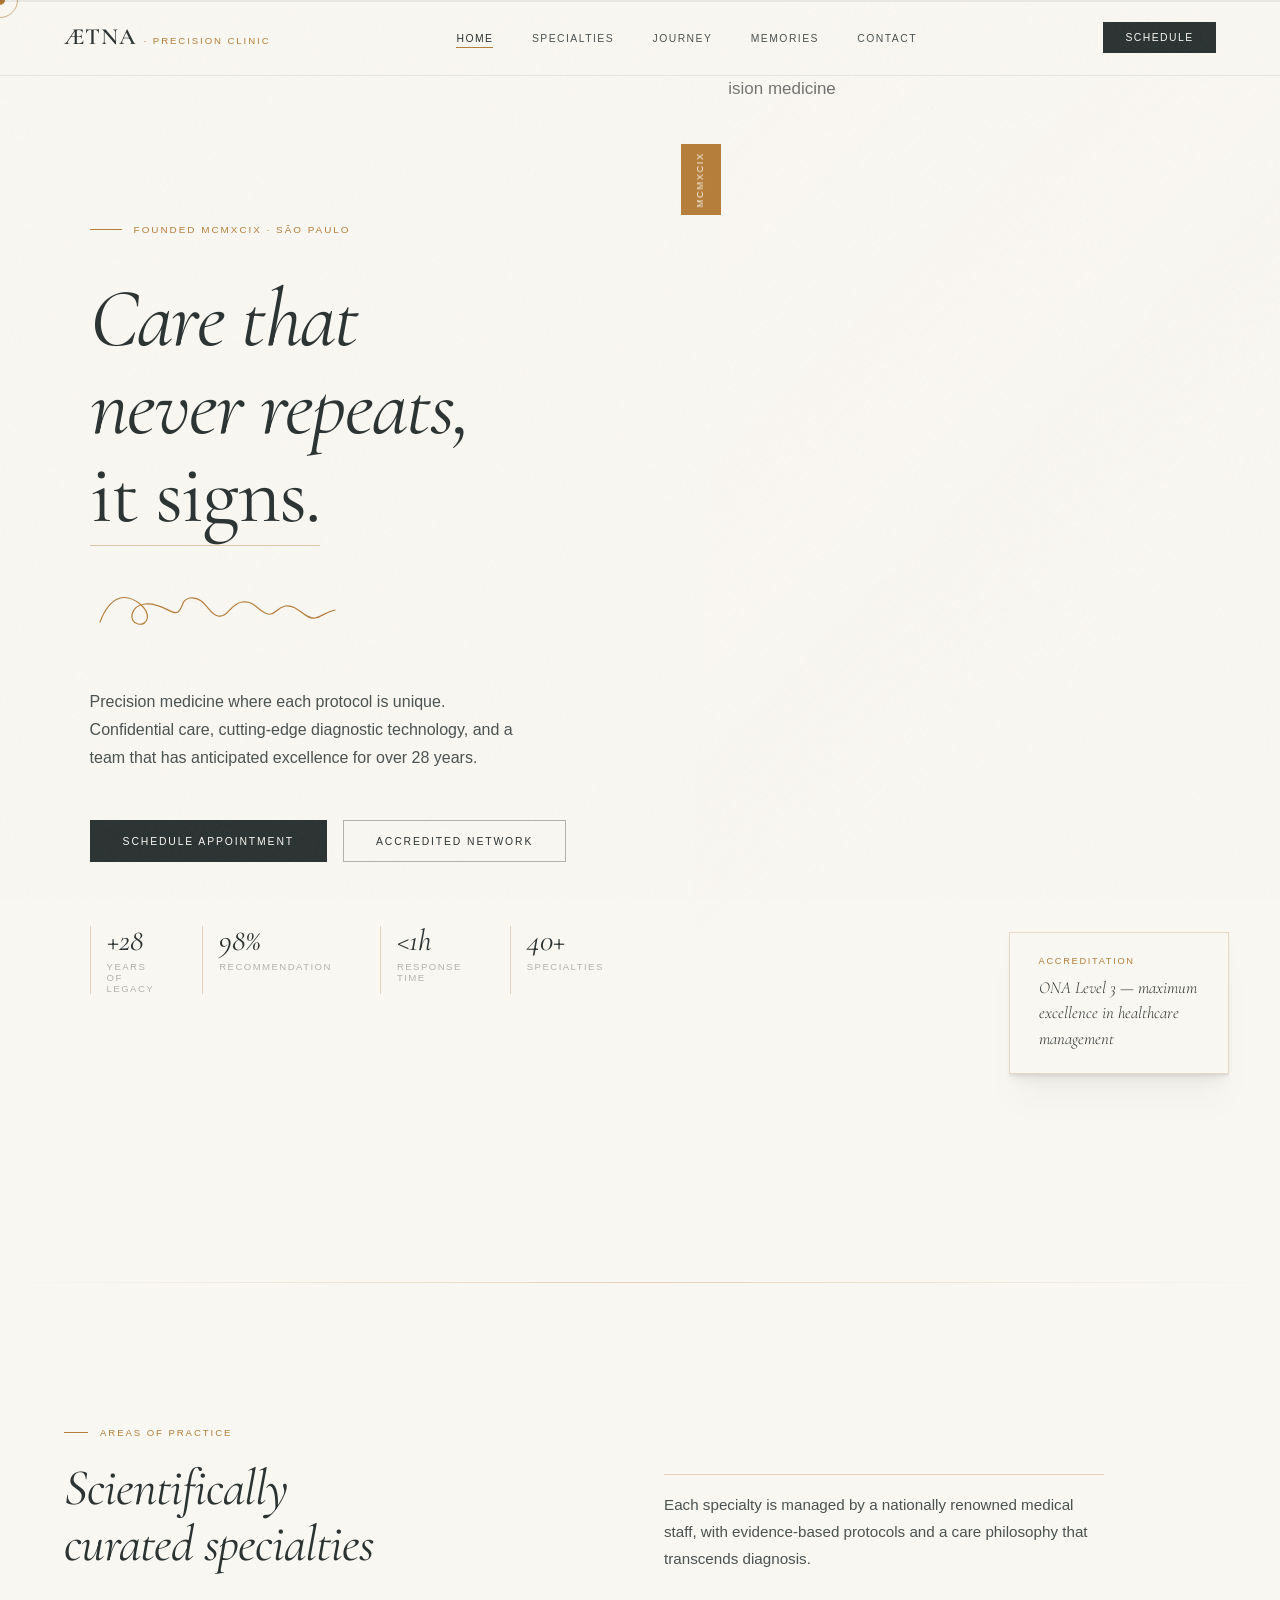
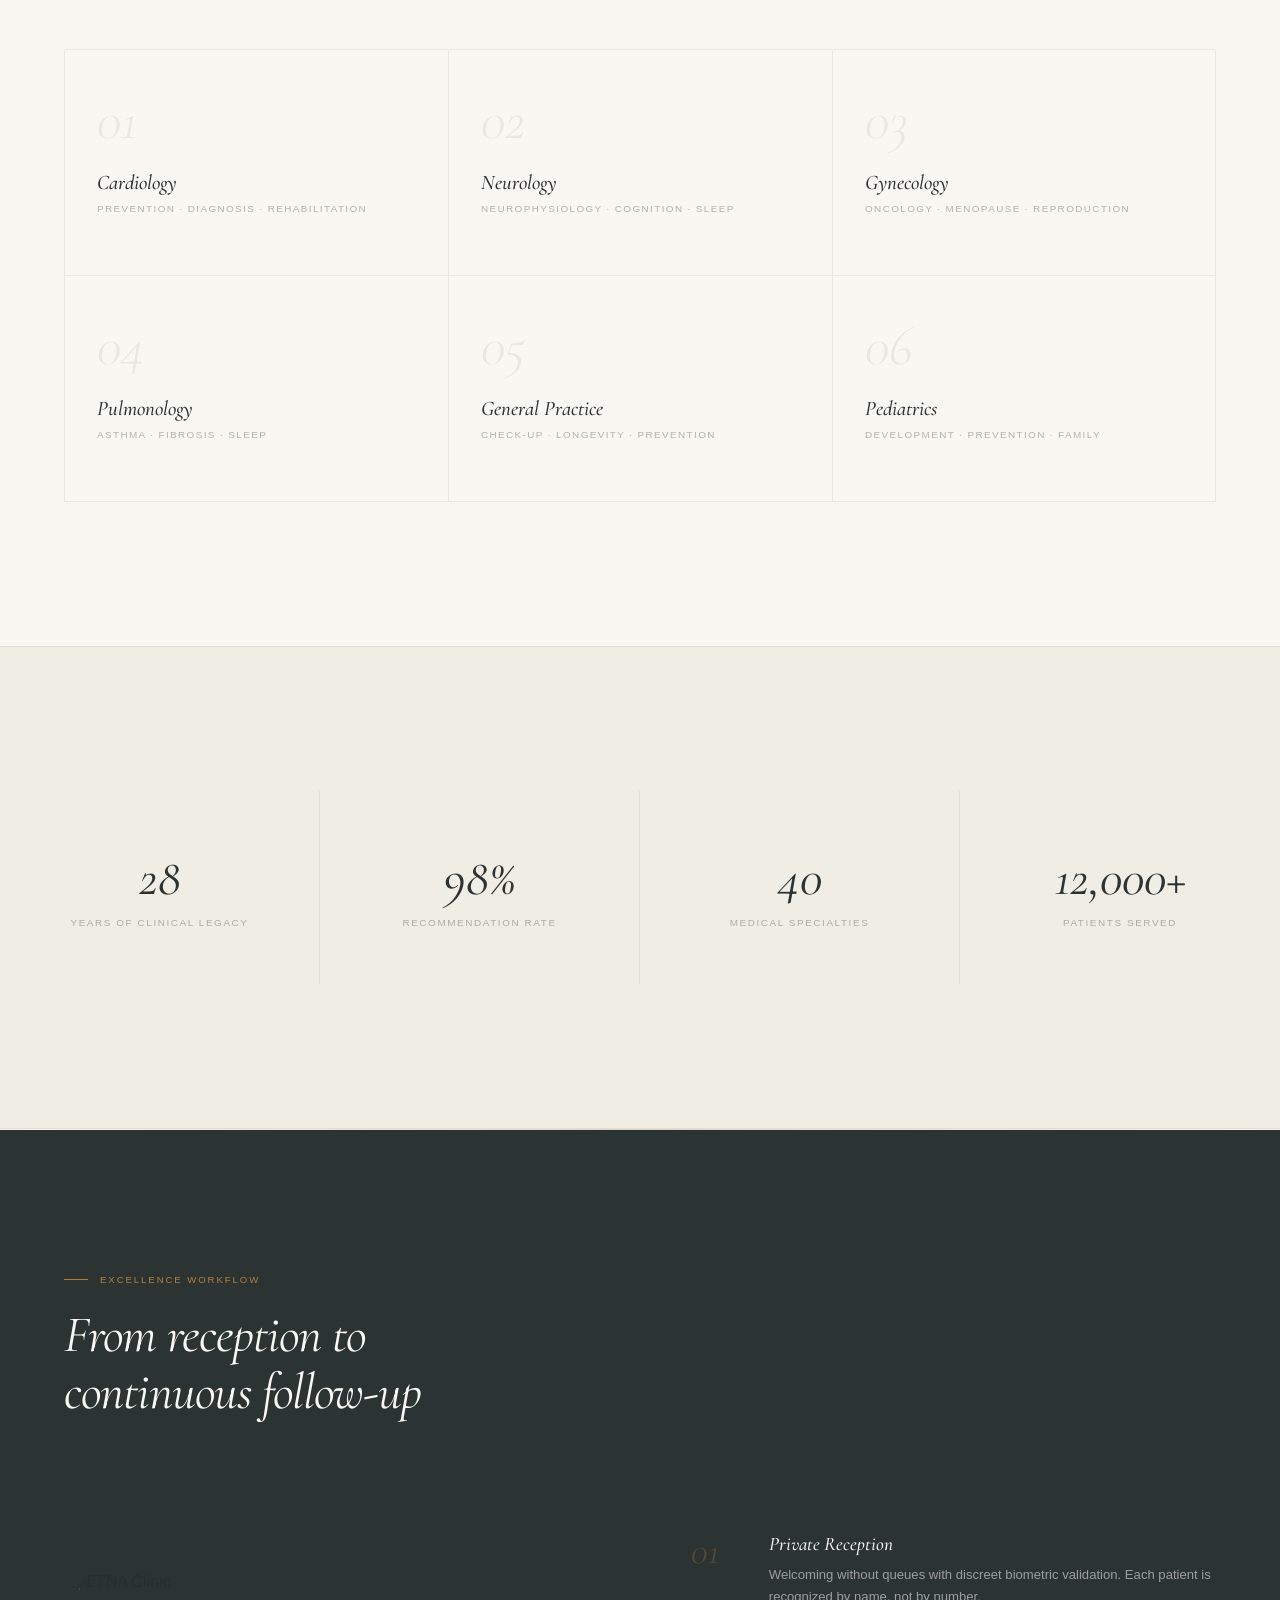
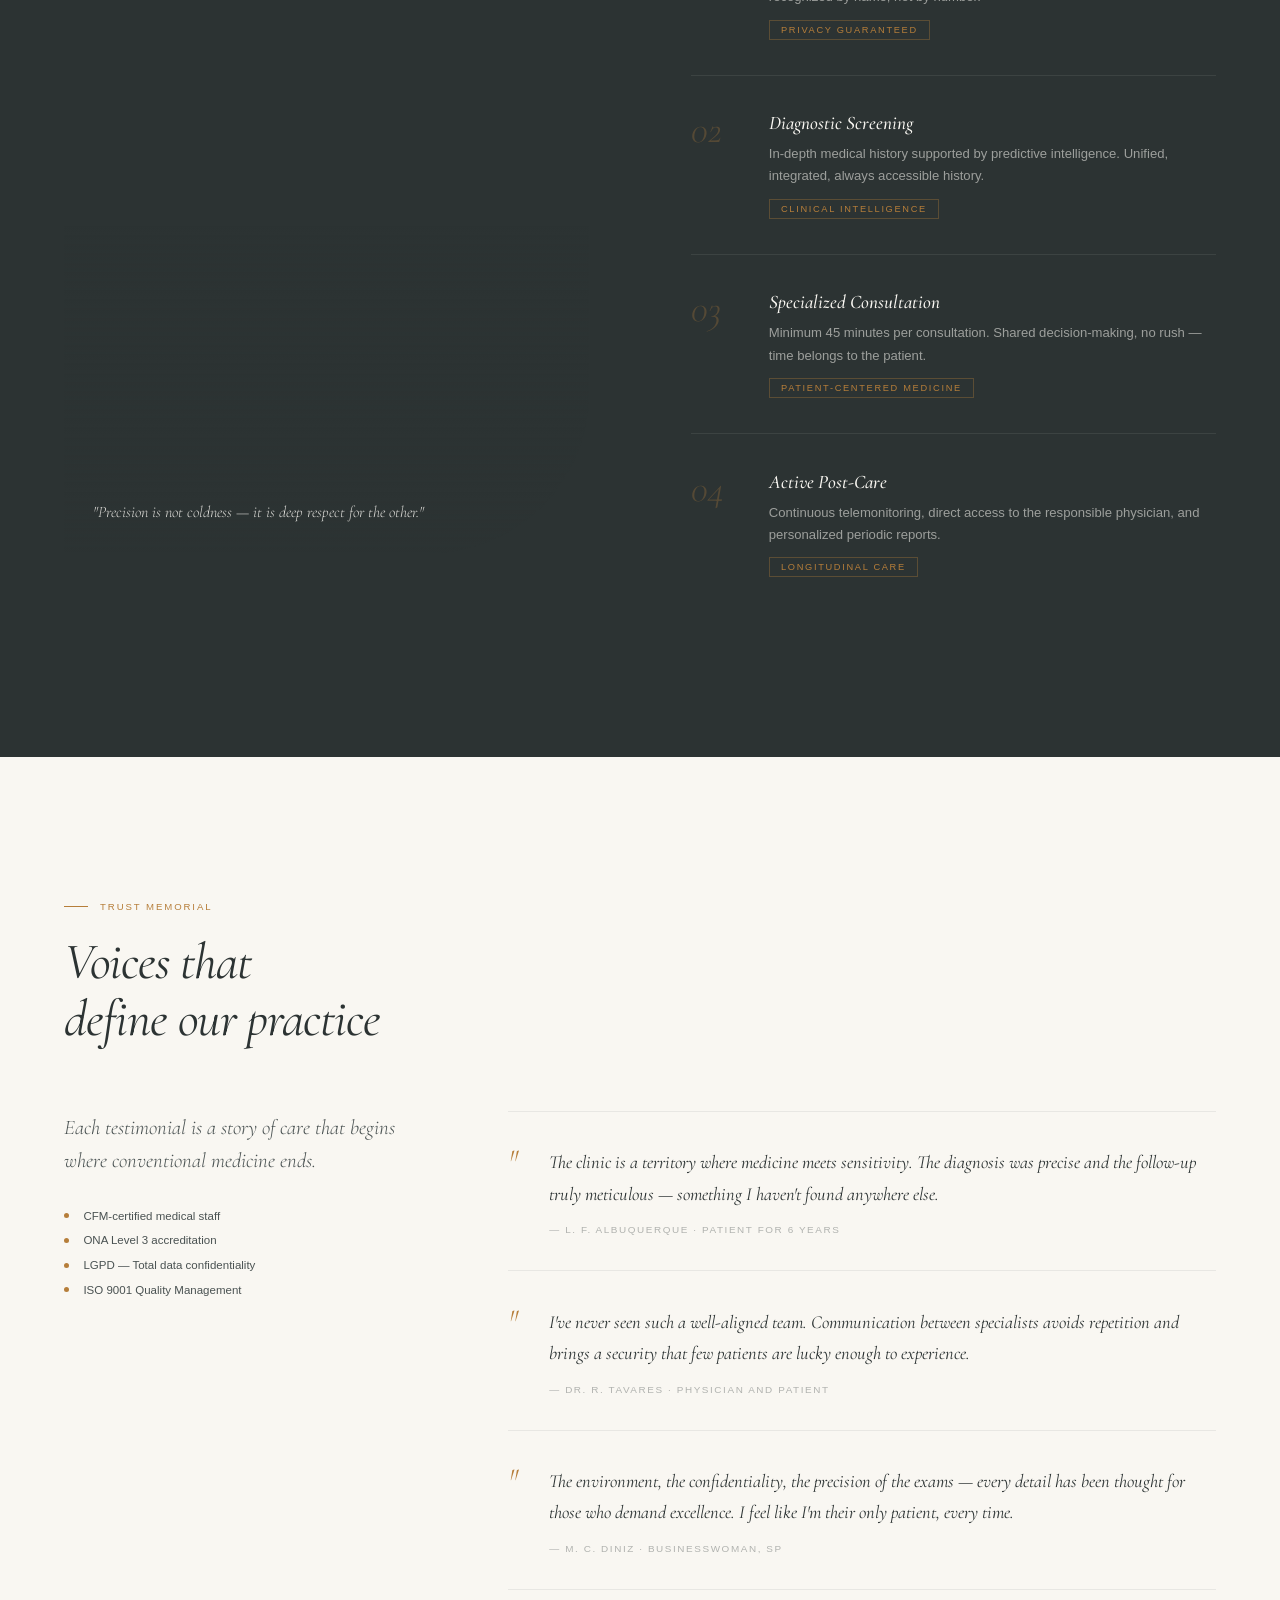
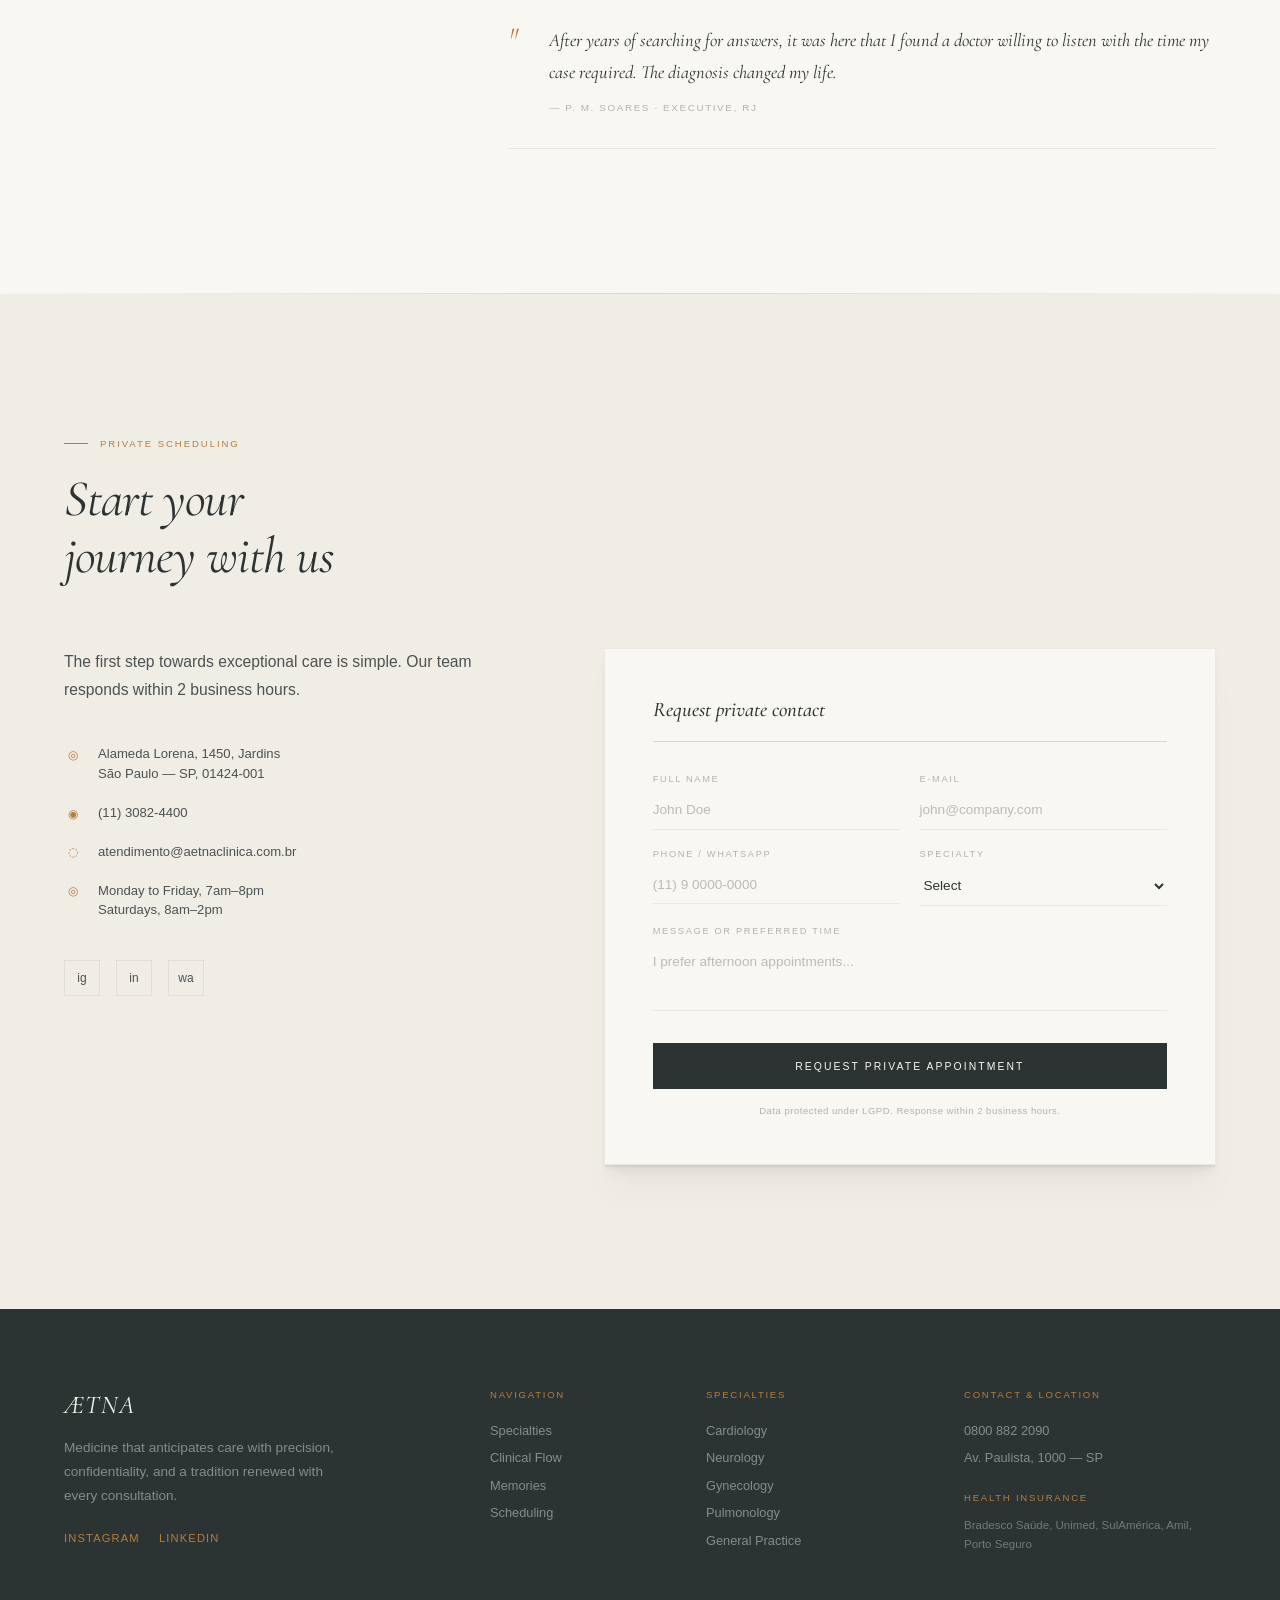
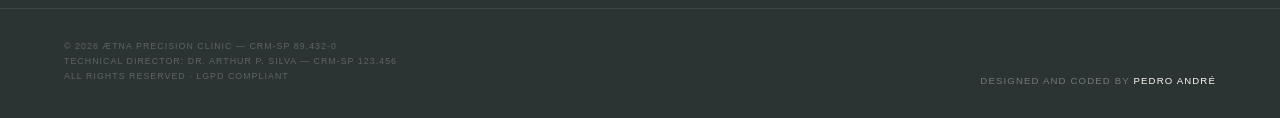
==== commit ea5f08c8: "Update aetna.html" ====
--- a/projects/aetna/aetna.html
+++ b/projects/aetna/aetna.html
@@ -551,36 +551,50 @@
     </div>
   </section>
   <footer>
-    <div class="footer-grid">
-      <div class="footer-brand">
-        <div class="brand-name">
-          ÆTNA
-        </div>
-        <p>Medicine that anticipates care with precision, confidentiality, and a tradition that renews itself with every consultation.</p>
-      </div>
-      <div class="footer-col">
-        <h5>Navigation</h5><a href="#especialidades">Specialties</a><a href="#jornada">Clinical flow</a><a href="#depoimentos">Memories</a><a href="#contato">Scheduling</a>
-      </div>
-      <div class="footer-col">
-        <h5>Specialties</h5>
-        <p>Cardiology</p>
-        <p>Neurology</p>
-        <p>Gynecology</p>
-        <p>Pulmonology</p>
-        <p>General Practice</p>
-      </div>
-      <div class="footer-col">
-        <h5>24h Emergency</h5>
-        <p>0800 882 2090</p>
-        <p style="margin-top:.8rem;font-size:.72rem">Bradesco Saúde, Unimed, SulAmérica, Amil, Porto Seguro</p>
-      </div>
-    </div>
-    <div class="footer-bottom">
-      <p>© 2026 ÆTNA Precision Clinic — CRM-SP 89.432-0</p>
-      <p>All rights reserved · LGPD Compliant</p>
-    </div>
-  </footer>
+         <div class="footer-grid">
+            <div class="footer-brand">
+               <div class="brand-name">ÆTNA</div>
+               <p>Medicine that anticipates care with precision, confidentiality, and a tradition renewed with every consultation.</p>
+               <div class="footer-social">
+                  <a href="#" aria-label="Instagram">Instagram</a>
+                  <a href="#" aria-label="LinkedIn">LinkedIn</a>
+               </div>
+            </div>
+            <div class="footer-col">
+               <h5>Navigation</h5>
+               <a href="#especialidades">Specialties</a>
+               <a href="#jornada">Clinical Flow</a>
+               <a href="#depoimentos">Memories</a>
+               <a href="#contato">Scheduling</a>
+            </div>
+            <div class="footer-col">
+               <h5>Specialties</h5>
+               <a href="#">Cardiology</a>
+               <a href="#">Neurology</a>
+               <a href="#">Gynecology</a>
+               <a href="#">Pulmonology</a>
+               <a href="#">General Practice</a>
+            </div>
+            <div class="footer-col">
+               <h5>Contact & Location</h5>
+               <p>0800 882 2090</p>
+               <p>Av. Paulista, 1000 — SP</p>
+               <h5 style="margin-top: 1.5rem; margin-bottom: 0.8rem;">Health Insurance</h5>
+               <p class="text-mini">Bradesco Saúde, Unimed, SulAmérica, Amil, Porto Seguro</p>
+            </div>
+         </div>
+         <div class="footer-bottom">
+            <div class="legal-info">
+               <p>© 2026 ÆTNA Precision Clinic — CRM-SP 89.432-0</p>
+               <p>Technical Director: Dr. Arthur P. Silva — CRM-SP 123.456</p>
+               <p>All rights reserved · LGPD Compliant</p>
+            </div>
+            <div class="credits">
+               <p>Designed and Coded by <a href="../../index.html" class="designer-link">Pedro André</a></p>
+            </div>
+         </div>
+      </footer>
   <script src="script.js">
   </script>
 </body>
-</html>+</html>
--- a/projects/aetna/style.css
+++ b/projects/aetna/style.css
@@ -1022,41 +1022,143 @@
     color: var(--ink);
     line-height: 1.6
 }
+/* --- FLOATING HOME BUTTON --- */
+.floating-home {
+    position: fixed;
+    bottom: 40px;
+    right: 40px;
+    background: var(--glass);
+    backdrop-filter: blur(15px) saturate(160%);
+    border: 0.5px solid var(--line-gold);
+    padding: 12px 24px;
+    border-radius: 100px;
+    display: flex;
+    align-items: center;
+    gap: 10px;
+    text-decoration: none;
+    color: var(--ink);
+    z-index: 2000; /* Acima do nav e outros elementos */
+    transition: all 0.4s cubic-bezier(0.25, 0.46, 0.45, 0.94);
+    box-shadow: 0 4px 20px rgba(44, 51, 51, 0.05);
+}
+
+.floating-home i {
+    font-size: 0.9rem;
+    color: var(--gold);
+    transition: transform 0.3s ease;
+}
+
+.floating-label {
+    font-family: var(--sans);
+    font-size: 0.65rem;
+    font-weight: 400;
+    text-transform: uppercase;
+    letter-spacing: 0.15em;
+    color: var(--ink-soft);
+}
+
+/* Hover State */
+.floating-home:hover {
+    background: var(--ink);
+    border-color: var(--ink);
+    transform: translateY(-5px);
+    box-shadow: 0 10px 30px rgba(44, 51, 51, 0.15);
+    cursor: none; /* Mantém a consistência com o resto do seu site */
+}
+
+.floating-home:hover .floating-label {
+    color: var(--base);
+}
+
+.floating-home:hover i {
+    color: var(--gold);
+    transform: scale(1.1);
+}
+
+/* Responsividade (Mobile) */
+@media (max-width: 600px) {
+    .floating-home {
+        bottom: 25px;
+        right: 25px;
+        padding: 0;
+        width: 48px;
+        height: 48px;
+        justify-content: center;
+        border-radius: 50%;
+    }
+
+    .floating-label {
+        display: none; /* Esconde o texto em telas pequenas */
+    }
+
+    .floating-home i {
+        font-size: 1.1rem;
+        margin: 0;
+    }
+}
 footer {
     background: var(--ink);
-    padding: clamp(3rem, 7vw, 5rem) 0 2rem
-}
+    padding: clamp(3rem, 7vw, 5rem) 0 2rem;
+    color: var(--base);
+}
+
 .footer-grid {
     max-width: 1320px;
     margin: 0 auto;
     padding: 0 clamp(1.5rem, 5vw, 4rem);
     display: grid;
-    grid-template-columns: 1.5fr 1fr 1fr 1fr;
+    /* Ajuste na largura das colunas para melhor equilíbrio */
+    grid-template-columns: 1.8fr 0.8fr 1fr 1.2fr; 
     gap: 3rem;
-    margin-bottom: 3rem
-}
+    margin-bottom: 3rem;
+}
+
 .footer-brand .brand-name {
     font-family: var(--serif);
     font-size: 1.6rem;
     font-style: italic;
     font-weight: 400;
     color: var(--base);
-    margin-bottom: 1rem
-}
+    margin-bottom: 1rem;
+    letter-spacing: 0.05em;
+}
+
 .footer-brand p {
-    font-size: .8rem;
+    font-size: .85rem;
     font-weight: 300;
     line-height: 1.75;
-    color: rgba(249, 247, 242, .45)
-}
+    color: rgba(249, 247, 242, .45);
+    max-width: 280px;
+}
+
+.footer-social {
+    margin-top: 1.5rem;
+    display: flex;
+    gap: 1.2rem;
+}
+
+.footer-social a {
+    font-size: 0.7rem;
+    text-transform: uppercase;
+    letter-spacing: 0.1em;
+    color: var(--gold);
+    text-decoration: none;
+    transition: opacity 0.3s;
+}
+
+.footer-social a:hover {
+    opacity: 0.7;
+}
+
 .footer-col h5 {
     font-size: .6rem;
     font-weight: 400;
     text-transform: uppercase;
     letter-spacing: .18em;
     color: var(--gold);
-    margin-bottom: 1.2rem
-}
+    margin-bottom: 1.2rem;
+}
+
 .footer-col a, .footer-col p {
     display: block;
     font-size: .8rem;
@@ -1064,30 +1166,60 @@
     line-height: 1.65;
     color: rgba(249, 247, 242, .45);
     text-decoration: none;
-    transition: color .3s;
-    margin-bottom: .3rem
-}
+    transition: color 0.3s;
+    margin-bottom: .4rem;
+}
+
 .footer-col a:hover {
-    color: var(--base)
-}
+    color: var(--base);
+}
+
+.text-mini {
+    font-size: .72rem !important;
+    line-height: 1.5;
+    opacity: 0.8;
+}
+
 .footer-bottom {
     max-width: 1320px;
     margin: 0 auto;
-    padding: 1.5rem clamp(1.5rem, 5vw, 4rem) 0;
-    border-top: .5px solid rgba(249, 247, 242, .08);
+    padding: 2rem clamp(1.5rem, 5vw, 4rem) 0;
+    border-top: 1px solid rgba(249, 247, 242, .08);
     display: flex;
     justify-content: space-between;
-    align-items: center;
+    align-items: flex-end; /* Alinha por baixo para os créditos ficarem sutis */
     flex-wrap: wrap;
-    gap: 1rem
-}
-.footer-bottom p {
+    gap: 1.5rem;
+}
+
+.legal-info p {
+    font-size: .55rem; /* Levemente menor para hierarquia */
+    font-weight: 300;
+    text-transform: uppercase;
+    letter-spacing: .12em;
+    color: rgba(249, 247, 242, .25);
+    margin-bottom: 0.3rem;
+}
+
+.credits p {
     font-size: .6rem;
-    font-weight: 300;
+    font-weight: 400;
     text-transform: uppercase;
     letter-spacing: .12em;
-    color: rgba(249, 247, 242, .25)
-}
+    color: rgba(249, 247, 242, .35);
+}
+
+.designer-link {
+    color: var(--base);
+    text-decoration: none;
+    font-weight: 500;
+    transition: color 0.3s;
+}
+
+.designer-link:hover {
+    color: var(--gold);
+}
+
 .lux-shadow {
     box-shadow: 0 1px 1px rgba(44, 51, 51, .03), 0 2px 2px rgba(44, 51, 51, .03), 0 4px 4px rgba(44, 51, 51, .03), 0 8px 8px rgba(44, 51, 51, .03), 0 16px 16px rgba(44, 51, 51, .02), 0 32px 32px rgba(44, 51, 51, .02)
 }
@@ -1233,4 +1365,4 @@
         flex-direction: column;
         text-align: center
     }
-}+}
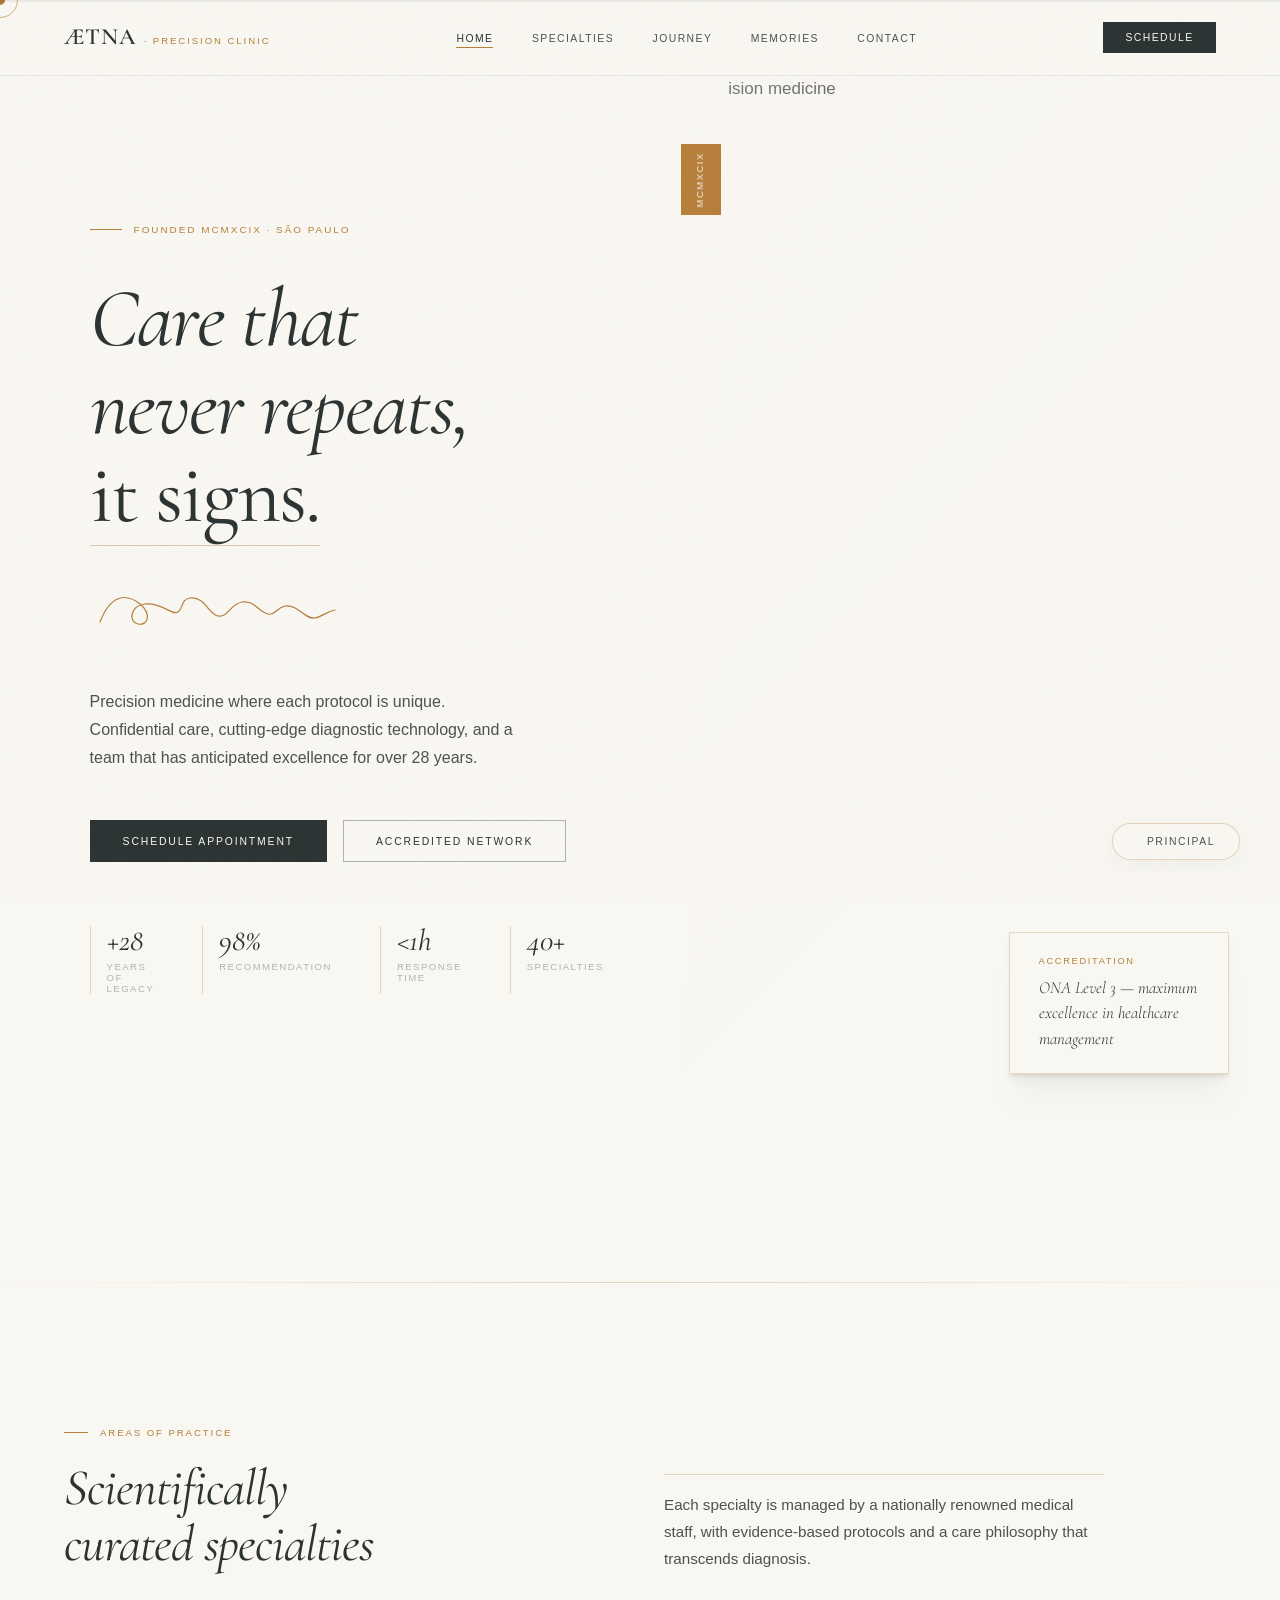
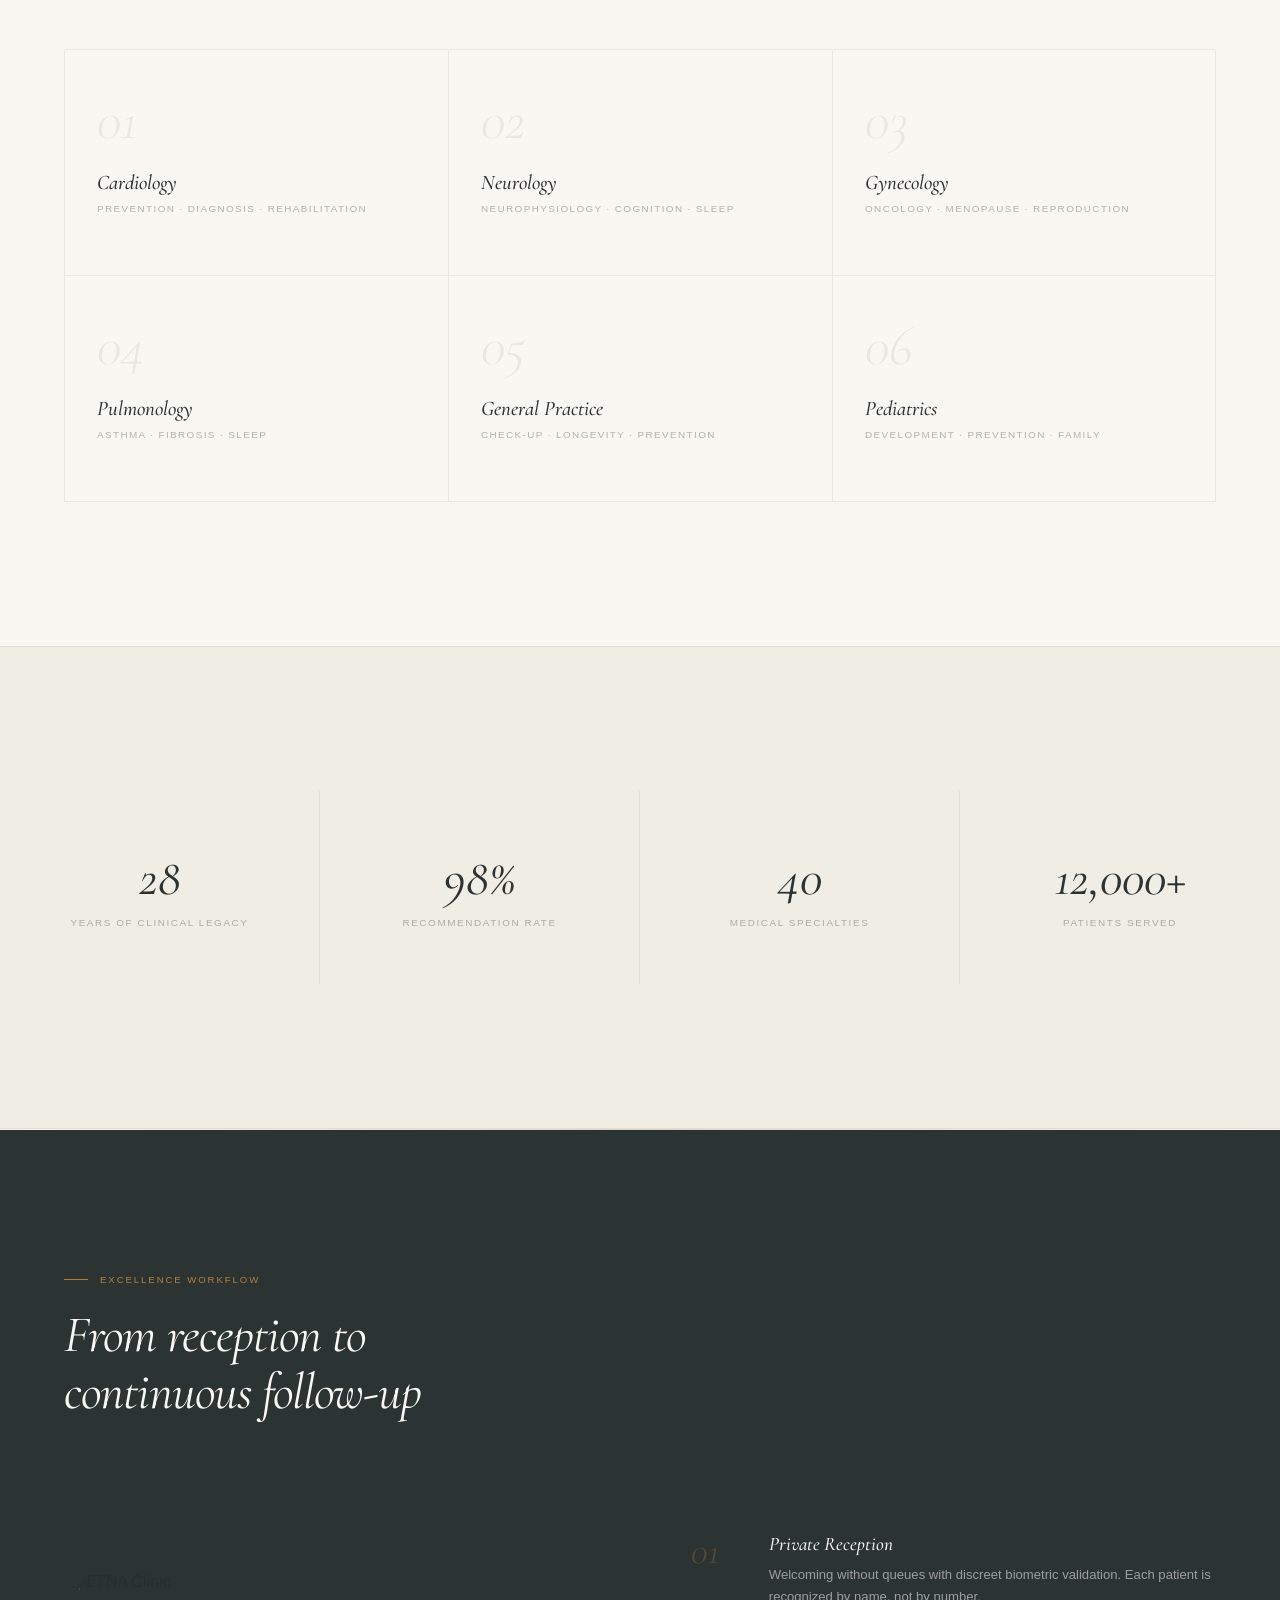
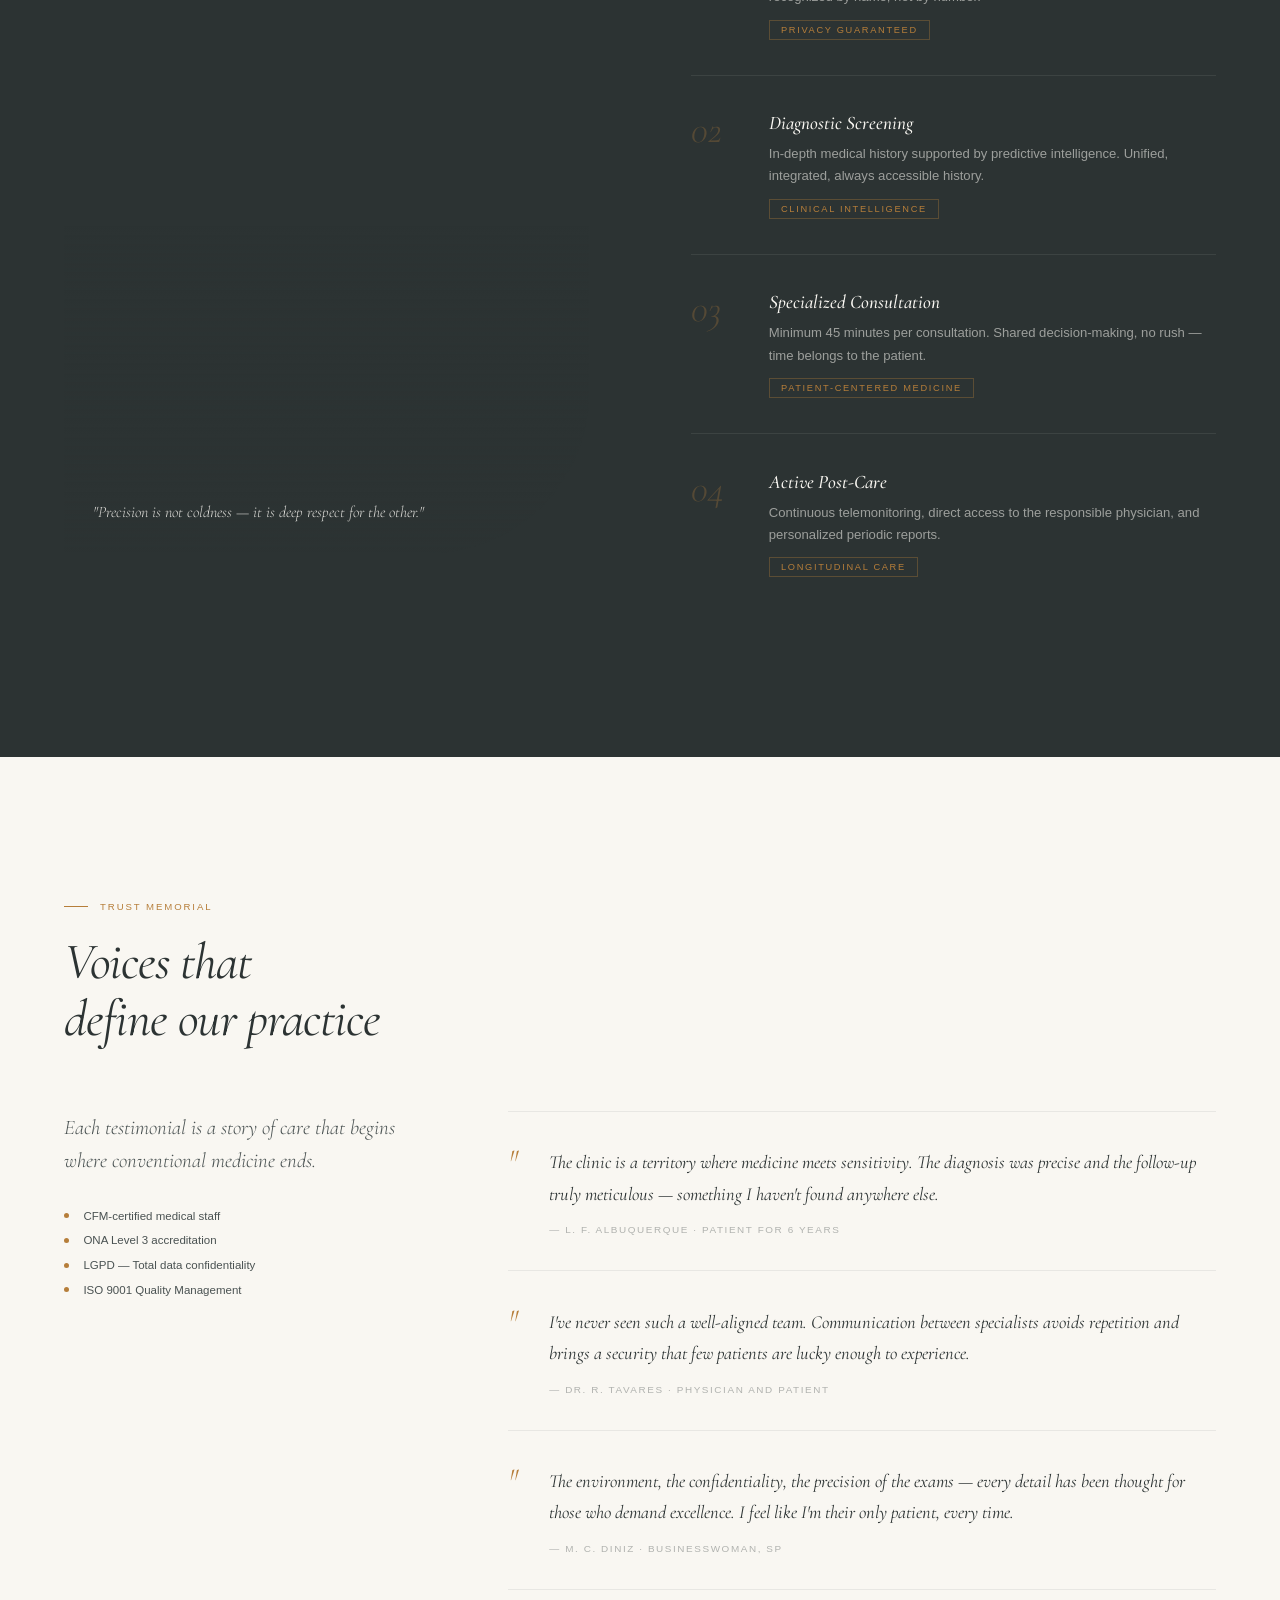
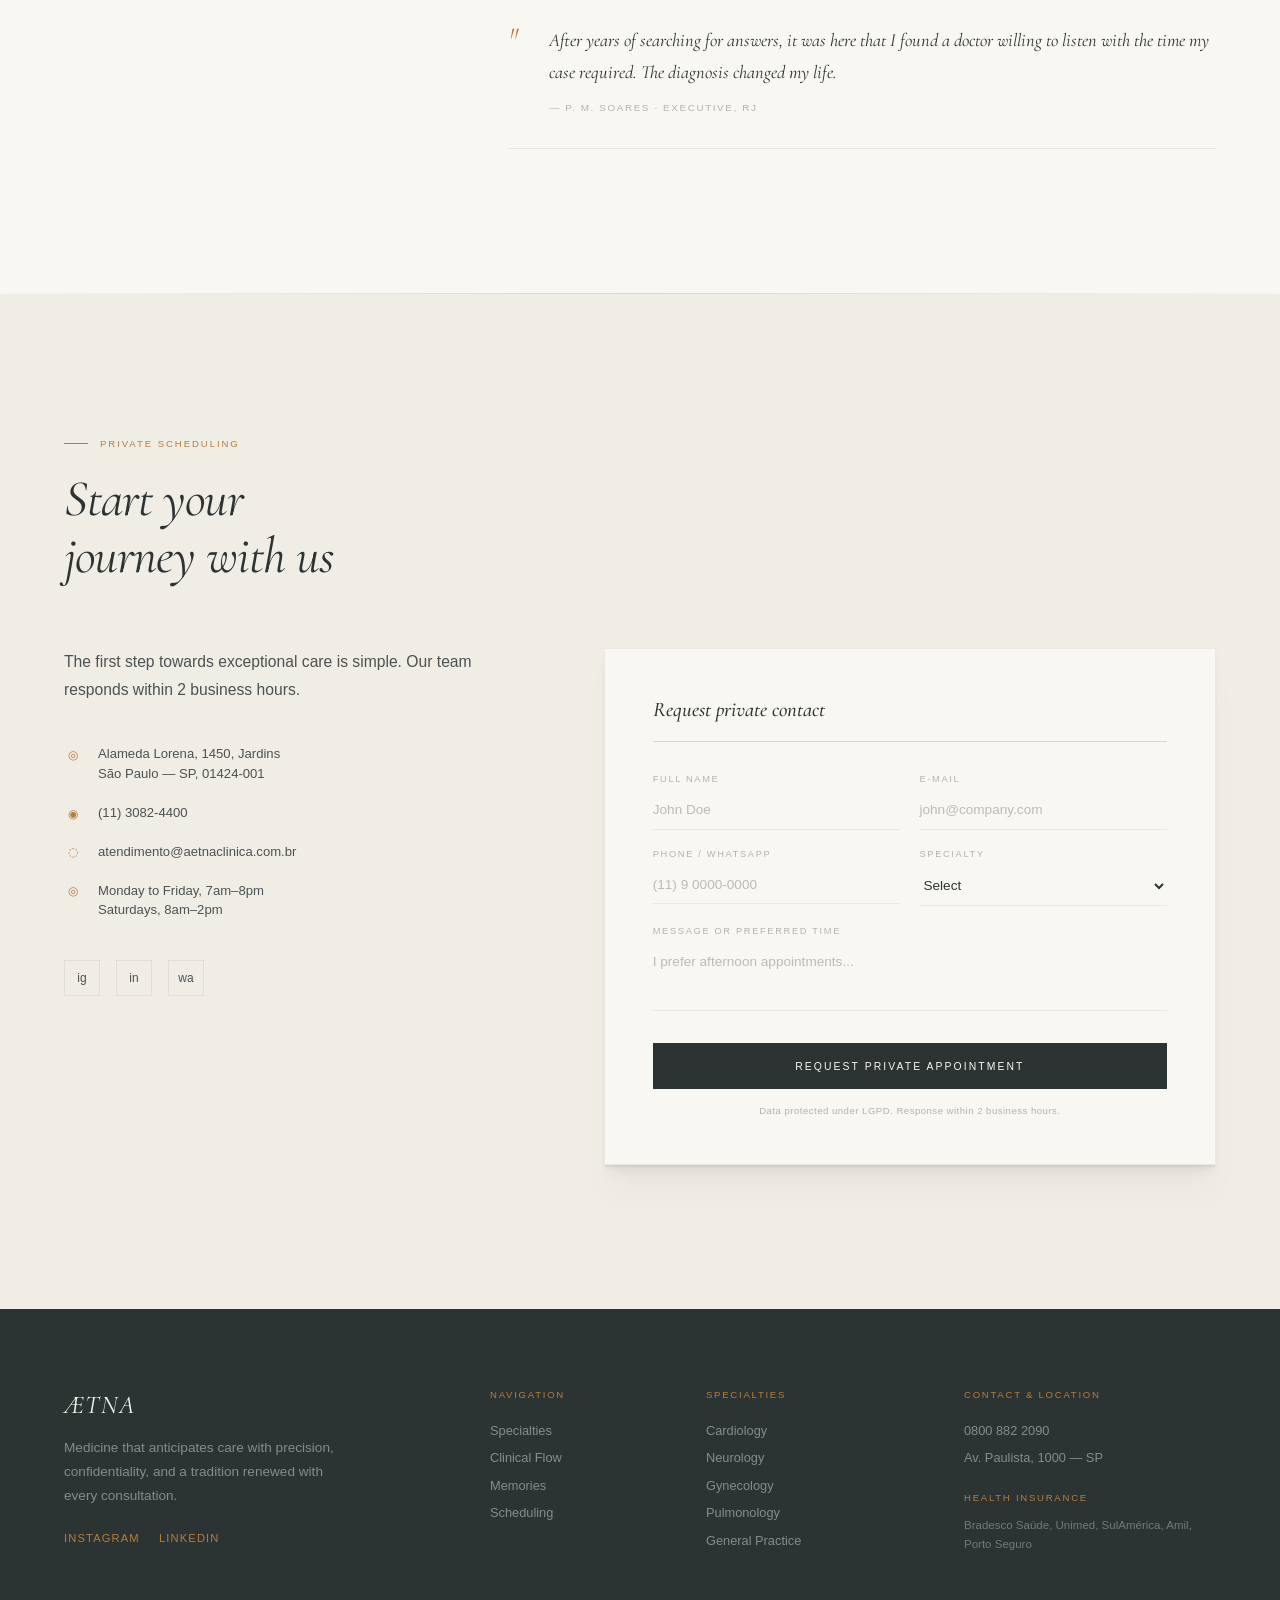
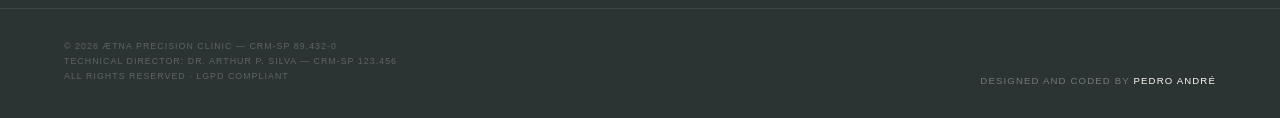
==== commit 63356e5f: "Update aetna.html" ====
--- a/projects/aetna/aetna.html
+++ b/projects/aetna/aetna.html
@@ -594,6 +594,9 @@
             </div>
          </div>
       </footer>
+      <a class="floating-home" href="../../index.html" title="Voltar para página principal">
+        <i class="fas fa-home"></i> 
+        <span class="floating-label">Principal</span>
   <script src="script.js">
   </script>
 </body>
